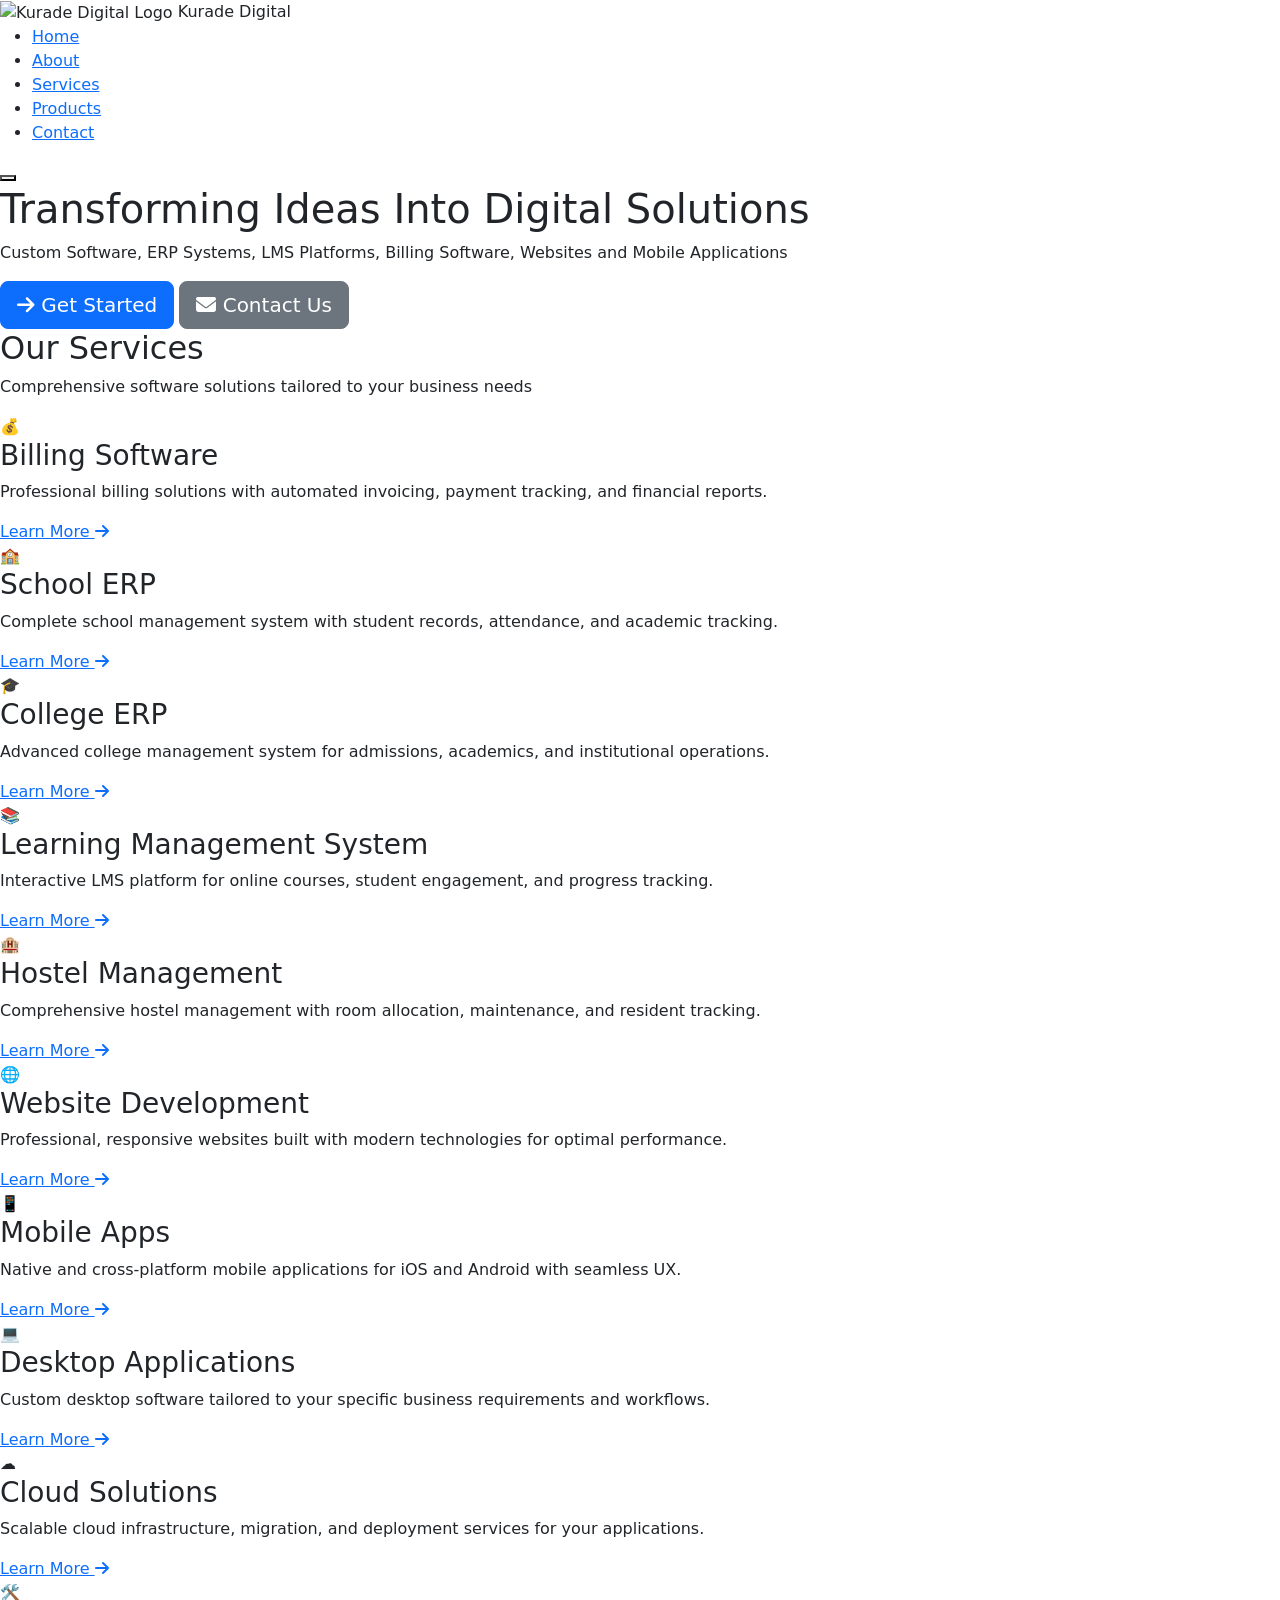
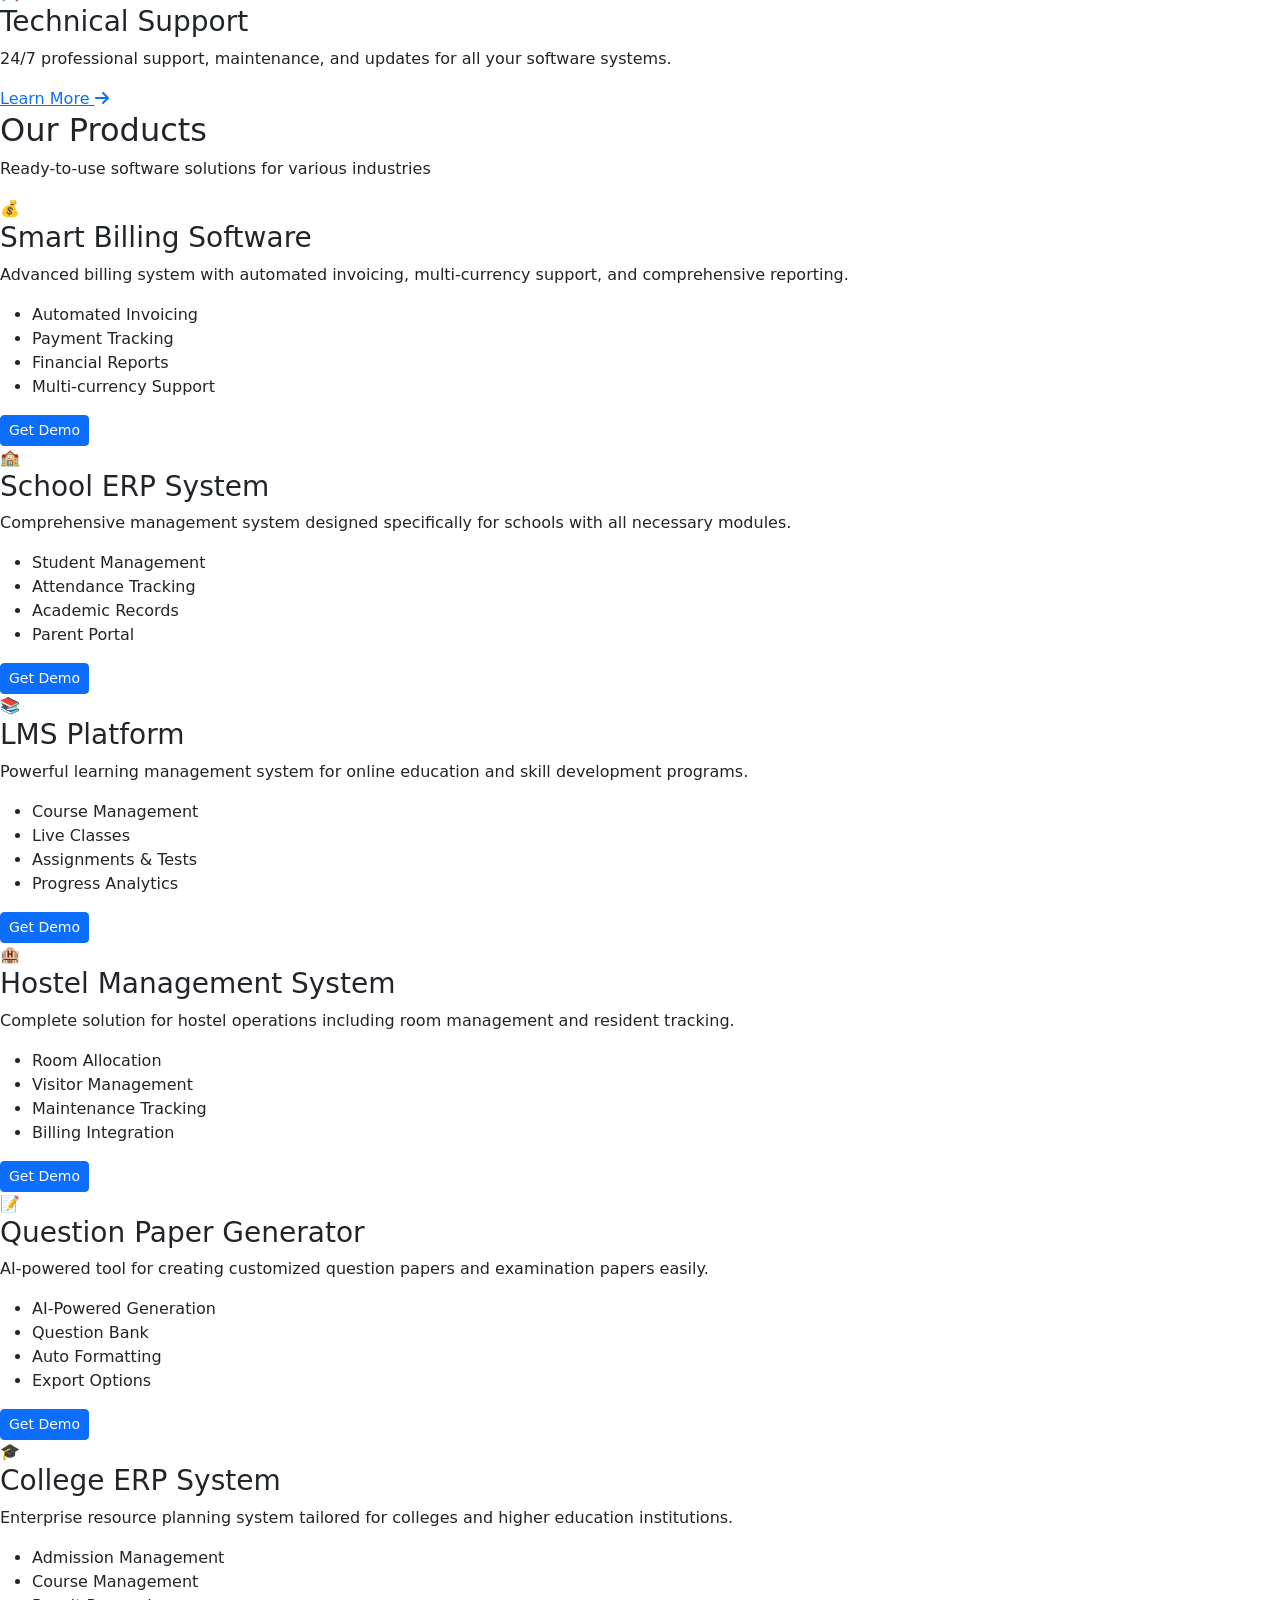
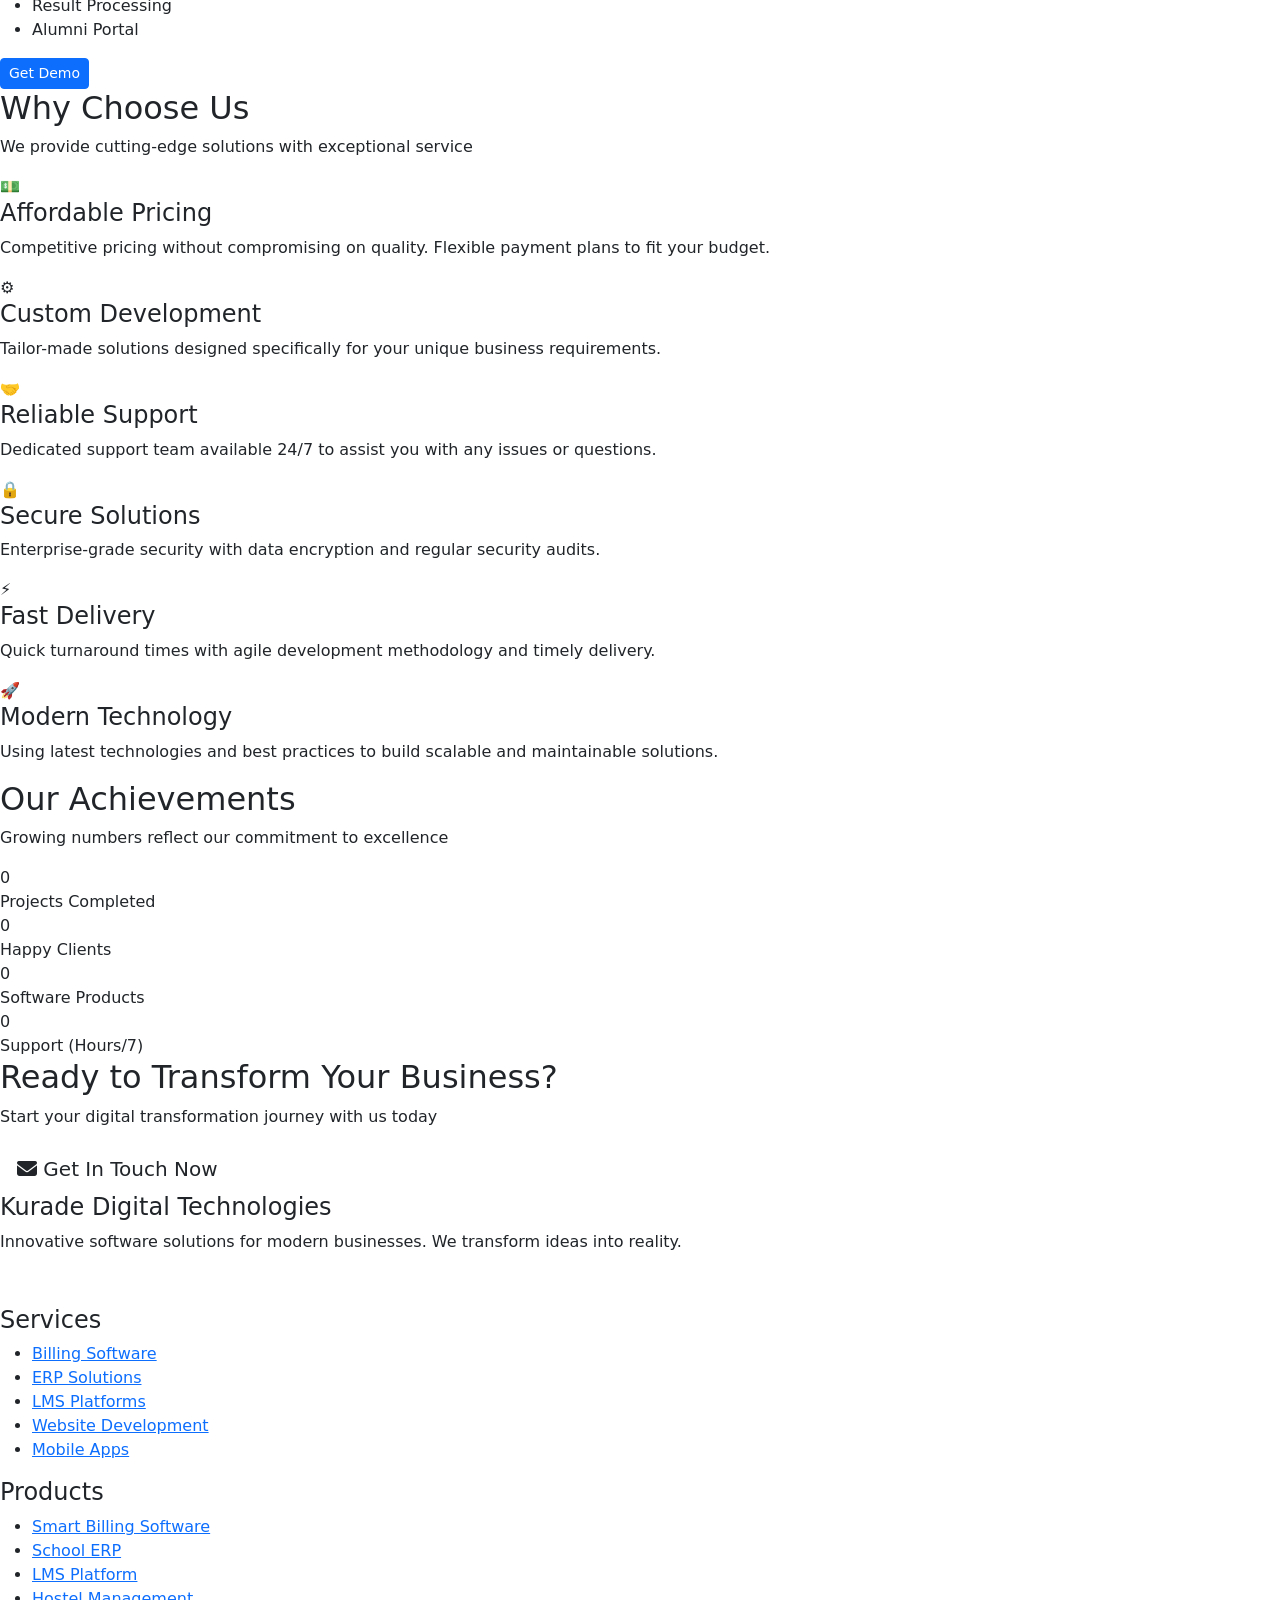
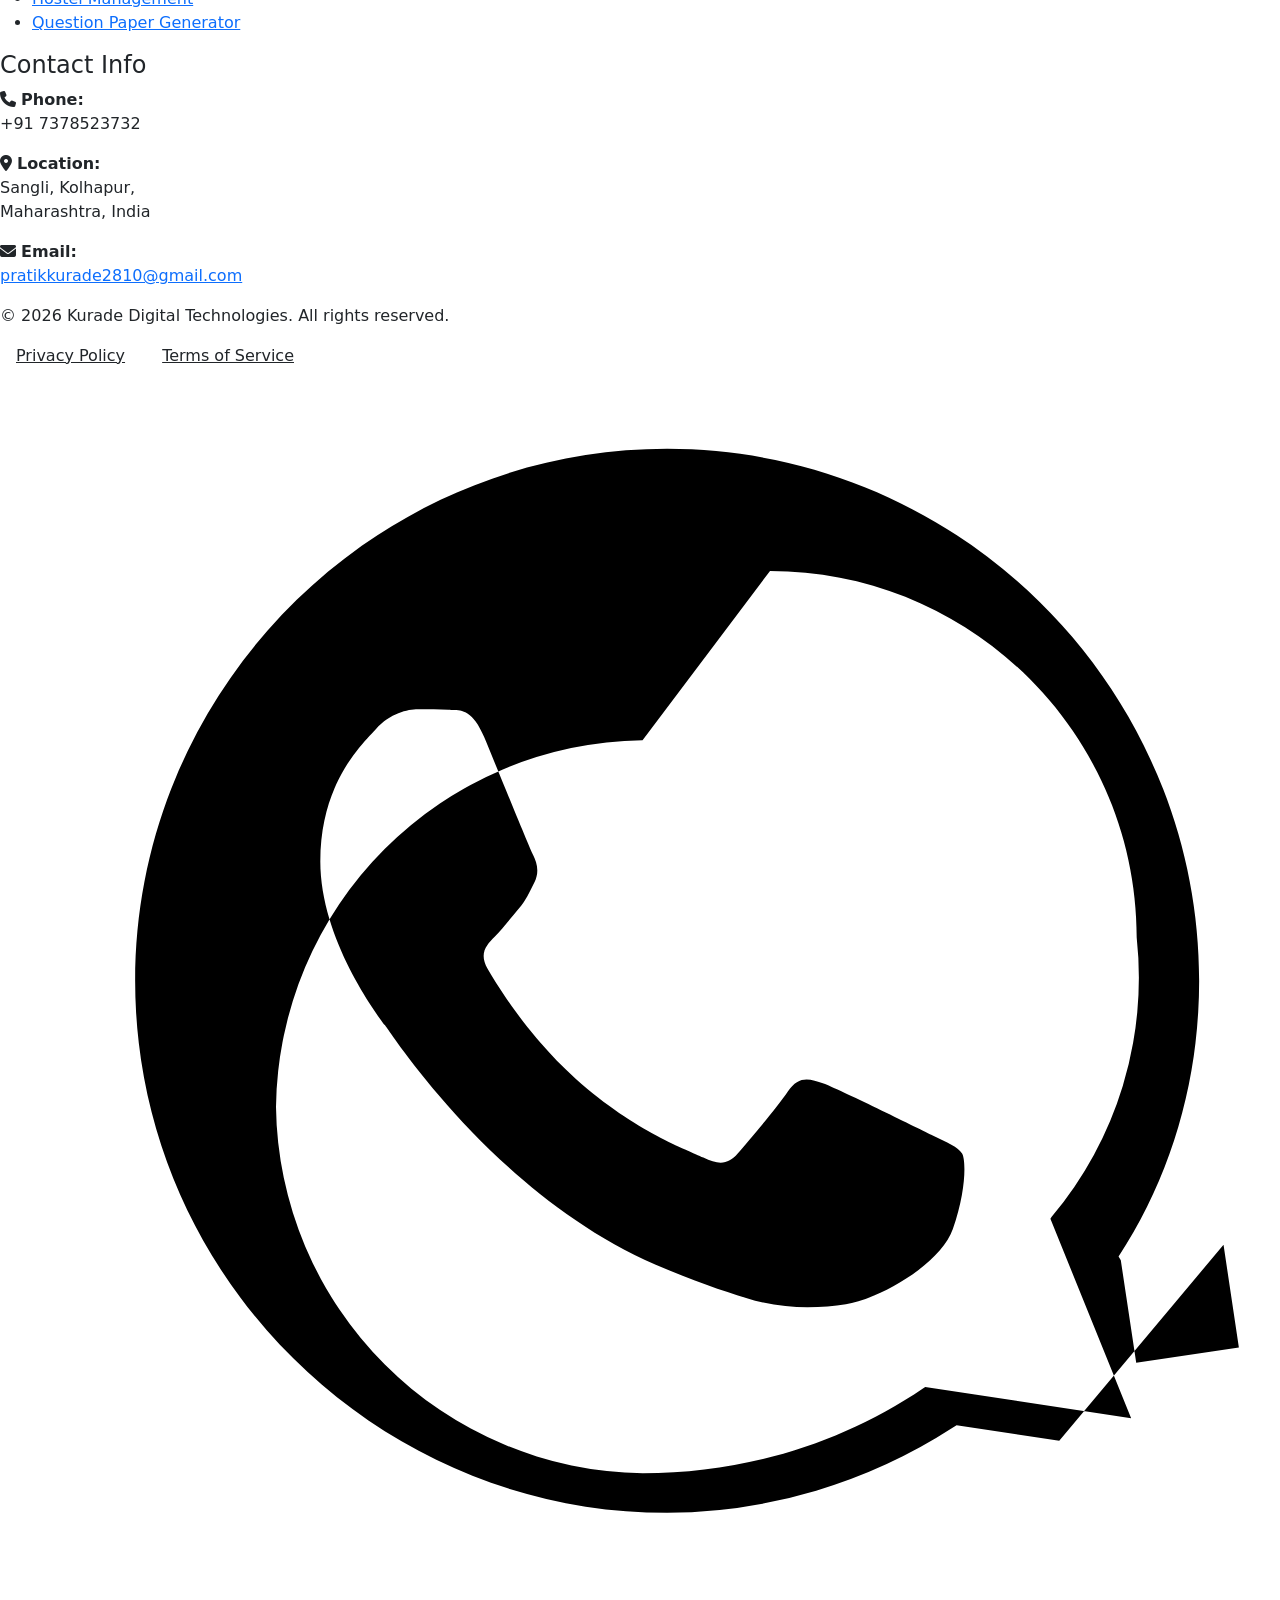
==== index.html @ 7ed2d3ea "Initial website upload" ====
<!DOCTYPE html>
<html lang="en">
<head>
    <meta charset="UTF-8">
    <meta name="viewport" content="width=device-width, initial-scale=1.0">
    <meta name="description" content="Kurade Digital Technologies - Custom Software Development, ERP Systems, LMS Platforms, Billing Software, and Web/Mobile Applications">
    <meta name="keywords" content="software development, ERP, LMS, billing software, web development, mobile apps, Sangli, Kolhapur">
    <meta name="author" content="Kurade Digital Technologies">
    <meta property="og:title" content="Kurade Digital Technologies - Transforming Ideas Into Digital Solutions">
    <meta property="og:description" content="Custom Software, ERP Systems, LMS Platforms, Billing Software, Websites and Mobile Applications">
    <meta property="og:type" content="website">
    <meta property="og:url" content="https://www.kuradedigital.in">
    <meta name="theme-color" content="#1a3a6b">
    <meta name="mobile-web-app-capable" content="yes">
    <meta name="apple-mobile-web-app-capable" content="yes">
    <meta name="apple-mobile-web-app-status-bar-style" content="black-translucent">
    
    <title>Kurade Digital Technologies - Software Development Company</title>
    
    <!-- Bootstrap CSS -->
    <link href="https://cdnjs.cloudflare.com/ajax/libs/bootstrap/5.3.0/css/bootstrap.min.css" rel="stylesheet">
    <!-- Font Awesome for Icons -->
    <link href="https://cdnjs.cloudflare.com/ajax/libs/font-awesome/6.4.0/css/all.min.css" rel="stylesheet">
    <!-- Main CSS -->
    <link rel="stylesheet" href="css/style.css">
</head>
<body>

<!-- Loading Animation -->
<div class="loading">
    <div class="loading-spinner"></div>
</div>
<div class="loading-overlay"></div>

<!-- Navigation -->
<nav>
    <div class="navbar-container">
        <div class="logo">
            <img src="assets/Logo.png" alt="Kurade Digital Logo" class="logo-img">
            <span class="logo-text">Kurade Digital</span>
        </div>
        <ul class="nav-links">
            <li><a href="index.html" class="active">Home</a></li>
            <li><a href="about.html">About</a></li>
            <li><a href="services.html">Services</a></li>
            <li><a href="products.html">Products</a></li>
            <li><a href="contact.html">Contact</a></li>
        </ul>
        <button class="nav-toggle" aria-label="Toggle Navigation">
            <span></span>
            <span></span>
            <span></span>
        </button>
    </div>
</nav>

<!-- Hero Section -->
<section class="hero">
    <div class="hero-content">
        <h1>Transforming Ideas Into Digital Solutions</h1>
        <p class="subtitle">Custom Software, ERP Systems, LMS Platforms, Billing Software, Websites and Mobile Applications</p>
        <div class="hero-buttons">
            <button class="btn btn-primary btn-lg" onclick="document.querySelector('#services').scrollIntoView({behavior: 'smooth'});">
                <i class="fas fa-arrow-right"></i> Get Started
            </button>
            <a href="contact.html" class="btn btn-secondary btn-lg">
                <i class="fas fa-envelope"></i> Contact Us
            </a>
        </div>
    </div>
</section>

<!-- Services Section -->
<section id="services" class="services">
    <div class="section-title">
        <h2>Our Services</h2>
        <div class="divider"></div>
        <p class="subtitle">Comprehensive software solutions tailored to your business needs</p>
    </div>
    <div class="services-grid">
        <div class="service-card scroll-reveal">
            <div class="service-icon">💰</div>
            <h3>Billing Software</h3>
            <p>Professional billing solutions with automated invoicing, payment tracking, and financial reports.</p>
            <a href="services.html#billing" class="btn-link">Learn More <i class="fas fa-arrow-right"></i></a>
        </div>
        <div class="service-card scroll-reveal">
            <div class="service-icon">🏫</div>
            <h3>School ERP</h3>
            <p>Complete school management system with student records, attendance, and academic tracking.</p>
            <a href="services.html#school-erp" class="btn-link">Learn More <i class="fas fa-arrow-right"></i></a>
        </div>
        <div class="service-card scroll-reveal">
            <div class="service-icon">🎓</div>
            <h3>College ERP</h3>
            <p>Advanced college management system for admissions, academics, and institutional operations.</p>
            <a href="services.html#college-erp" class="btn-link">Learn More <i class="fas fa-arrow-right"></i></a>
        </div>
        <div class="service-card scroll-reveal">
            <div class="service-icon">📚</div>
            <h3>Learning Management System</h3>
            <p>Interactive LMS platform for online courses, student engagement, and progress tracking.</p>
            <a href="services.html#lms" class="btn-link">Learn More <i class="fas fa-arrow-right"></i></a>
        </div>
        <div class="service-card scroll-reveal">
            <div class="service-icon">🏨</div>
            <h3>Hostel Management</h3>
            <p>Comprehensive hostel management with room allocation, maintenance, and resident tracking.</p>
            <a href="services.html#hostel" class="btn-link">Learn More <i class="fas fa-arrow-right"></i></a>
        </div>
        <div class="service-card scroll-reveal">
            <div class="service-icon">🌐</div>
            <h3>Website Development</h3>
            <p>Professional, responsive websites built with modern technologies for optimal performance.</p>
            <a href="services.html#web" class="btn-link">Learn More <i class="fas fa-arrow-right"></i></a>
        </div>
        <div class="service-card scroll-reveal">
            <div class="service-icon">📱</div>
            <h3>Mobile Apps</h3>
            <p>Native and cross-platform mobile applications for iOS and Android with seamless UX.</p>
            <a href="services.html#mobile" class="btn-link">Learn More <i class="fas fa-arrow-right"></i></a>
        </div>
        <div class="service-card scroll-reveal">
            <div class="service-icon">💻</div>
            <h3>Desktop Applications</h3>
            <p>Custom desktop software tailored to your specific business requirements and workflows.</p>
            <a href="services.html#desktop" class="btn-link">Learn More <i class="fas fa-arrow-right"></i></a>
        </div>
        <div class="service-card scroll-reveal">
            <div class="service-icon">☁️</div>
            <h3>Cloud Solutions</h3>
            <p>Scalable cloud infrastructure, migration, and deployment services for your applications.</p>
            <a href="services.html#cloud" class="btn-link">Learn More <i class="fas fa-arrow-right"></i></a>
        </div>
        <div class="service-card scroll-reveal">
            <div class="service-icon">🛠️</div>
            <h3>Technical Support</h3>
            <p>24/7 professional support, maintenance, and updates for all your software systems.</p>
            <a href="services.html#support" class="btn-link">Learn More <i class="fas fa-arrow-right"></i></a>
        </div>
    </div>
</section>

<!-- Products Section -->
<section class="products">
    <div class="section-title">
        <h2>Our Products</h2>
        <div class="divider"></div>
        <p class="subtitle">Ready-to-use software solutions for various industries</p>
    </div>
    <div class="products-grid">
        <div class="product-card scroll-reveal">
            <div class="product-image">💰</div>
            <div class="product-content">
                <h3>Smart Billing Software</h3>
                <p>Advanced billing system with automated invoicing, multi-currency support, and comprehensive reporting.</p>
                <ul class="product-features">
                    <li>Automated Invoicing</li>
                    <li>Payment Tracking</li>
                    <li>Financial Reports</li>
                    <li>Multi-currency Support</li>
                </ul>
                <a href="contact.html" class="btn btn-primary btn-sm">Get Demo</a>
            </div>
        </div>
        <div class="product-card scroll-reveal">
            <div class="product-image">🏫</div>
            <div class="product-content">
                <h3>School ERP System</h3>
                <p>Comprehensive management system designed specifically for schools with all necessary modules.</p>
                <ul class="product-features">
                    <li>Student Management</li>
                    <li>Attendance Tracking</li>
                    <li>Academic Records</li>
                    <li>Parent Portal</li>
                </ul>
                <a href="contact.html" class="btn btn-primary btn-sm">Get Demo</a>
            </div>
        </div>
        <div class="product-card scroll-reveal">
            <div class="product-image">📚</div>
            <div class="product-content">
                <h3>LMS Platform</h3>
                <p>Powerful learning management system for online education and skill development programs.</p>
                <ul class="product-features">
                    <li>Course Management</li>
                    <li>Live Classes</li>
                    <li>Assignments & Tests</li>
                    <li>Progress Analytics</li>
                </ul>
                <a href="contact.html" class="btn btn-primary btn-sm">Get Demo</a>
            </div>
        </div>
        <div class="product-card scroll-reveal">
            <div class="product-image">🏨</div>
            <div class="product-content">
                <h3>Hostel Management System</h3>
                <p>Complete solution for hostel operations including room management and resident tracking.</p>
                <ul class="product-features">
                    <li>Room Allocation</li>
                    <li>Visitor Management</li>
                    <li>Maintenance Tracking</li>
                    <li>Billing Integration</li>
                </ul>
                <a href="contact.html" class="btn btn-primary btn-sm">Get Demo</a>
            </div>
        </div>
        <div class="product-card scroll-reveal">
            <div class="product-image">📝</div>
            <div class="product-content">
                <h3>Question Paper Generator</h3>
                <p>AI-powered tool for creating customized question papers and examination papers easily.</p>
                <ul class="product-features">
                    <li>AI-Powered Generation</li>
                    <li>Question Bank</li>
                    <li>Auto Formatting</li>
                    <li>Export Options</li>
                </ul>
                <a href="contact.html" class="btn btn-primary btn-sm">Get Demo</a>
            </div>
        </div>
        <div class="product-card scroll-reveal">
            <div class="product-image">🎓</div>
            <div class="product-content">
                <h3>College ERP System</h3>
                <p>Enterprise resource planning system tailored for colleges and higher education institutions.</p>
                <ul class="product-features">
                    <li>Admission Management</li>
                    <li>Course Management</li>
                    <li>Result Processing</li>
                    <li>Alumni Portal</li>
                </ul>
                <a href="contact.html" class="btn btn-primary btn-sm">Get Demo</a>
            </div>
        </div>
    </div>
</section>

<!-- Why Choose Us Section -->
<section class="why-choose-us">
    <div class="section-title">
        <h2>Why Choose Us</h2>
        <div class="divider"></div>
        <p class="subtitle">We provide cutting-edge solutions with exceptional service</p>
    </div>
    <div class="features-grid">
        <div class="feature-item scroll-reveal">
            <div class="feature-icon">💵</div>
            <div class="feature-content">
                <h4>Affordable Pricing</h4>
                <p>Competitive pricing without compromising on quality. Flexible payment plans to fit your budget.</p>
            </div>
        </div>
        <div class="feature-item scroll-reveal">
            <div class="feature-icon">⚙️</div>
            <div class="feature-content">
                <h4>Custom Development</h4>
                <p>Tailor-made solutions designed specifically for your unique business requirements.</p>
            </div>
        </div>
        <div class="feature-item scroll-reveal">
            <div class="feature-icon">🤝</div>
            <div class="feature-content">
                <h4>Reliable Support</h4>
                <p>Dedicated support team available 24/7 to assist you with any issues or questions.</p>
            </div>
        </div>
        <div class="feature-item scroll-reveal">
            <div class="feature-icon">🔒</div>
            <div class="feature-content">
                <h4>Secure Solutions</h4>
                <p>Enterprise-grade security with data encryption and regular security audits.</p>
            </div>
        </div>
        <div class="feature-item scroll-reveal">
            <div class="feature-icon">⚡</div>
            <div class="feature-content">
                <h4>Fast Delivery</h4>
                <p>Quick turnaround times with agile development methodology and timely delivery.</p>
            </div>
        </div>
        <div class="feature-item scroll-reveal">
            <div class="feature-icon">🚀</div>
            <div class="feature-content">
                <h4>Modern Technology</h4>
                <p>Using latest technologies and best practices to build scalable and maintainable solutions.</p>
            </div>
        </div>
    </div>
</section>

<!-- Statistics Section -->
<section class="statistics scroll-reveal">
    <div class="section-title">
        <h2>Our Achievements</h2>
        <div class="divider"></div>
        <p class="subtitle">Growing numbers reflect our commitment to excellence</p>
    </div>
    <div class="stats-grid">
        <div class="stat-item">
            <div class="stat-number" data-target="150">0</div>
            <div class="stat-label">Projects Completed</div>
        </div>
        <div class="stat-item">
            <div class="stat-number" data-target="120">0</div>
            <div class="stat-label">Happy Clients</div>
        </div>
        <div class="stat-item">
            <div class="stat-number" data-target="8">0</div>
            <div class="stat-label">Software Products</div>
        </div>
        <div class="stat-item">
            <div class="stat-number" data-target="24">0</div>
            <div class="stat-label">Support (Hours/7)</div>
        </div>
    </div>
</section>

<!-- Call To Action Section -->
<section class="cta scroll-reveal">
    <h2>Ready to Transform Your Business?</h2>
    <p>Start your digital transformation journey with us today</p>
    <a href="contact.html" class="btn btn-outline btn-lg">
        <i class="fas fa-envelope"></i> Get In Touch Now
    </a>
</section>

<!-- Footer -->
<footer>
    <div class="footer-content">
        <div class="footer-section">
            <h4>Kurade Digital Technologies</h4>
            <p>Innovative software solutions for modern businesses. We transform ideas into reality.</p>
            <div style="display: flex; gap: 1rem; margin-top: 1rem;">
                <a href="#" title="Facebook" style="width: 36px; height: 36px; background: var(--accent-color); border-radius: 50%; display: flex; align-items: center; justify-content: center; color: white;">
                    <i class="fab fa-facebook-f"></i>
                </a>
                <a href="#" title="LinkedIn" style="width: 36px; height: 36px; background: var(--accent-color); border-radius: 50%; display: flex; align-items: center; justify-content: center; color: white;">
                    <i class="fab fa-linkedin-in"></i>
                </a>
                <a href="#" title="Twitter" style="width: 36px; height: 36px; background: var(--accent-color); border-radius: 50%; display: flex; align-items: center; justify-content: center; color: white;">
                    <i class="fab fa-twitter"></i>
                </a>
                <a href="#" title="Instagram" style="width: 36px; height: 36px; background: var(--accent-color); border-radius: 50%; display: flex; align-items: center; justify-content: center; color: white;">
                    <i class="fab fa-instagram"></i>
                </a>
            </div>
        </div>
        <div class="footer-section">
            <h4>Services</h4>
            <ul>
                <li><a href="services.html#billing">Billing Software</a></li>
                <li><a href="services.html#erp">ERP Solutions</a></li>
                <li><a href="services.html#lms">LMS Platforms</a></li>
                <li><a href="services.html#web">Website Development</a></li>
                <li><a href="services.html#mobile">Mobile Apps</a></li>
            </ul>
        </div>
        <div class="footer-section">
            <h4>Products</h4>
            <ul>
                <li><a href="products.html">Smart Billing Software</a></li>
                <li><a href="products.html">School ERP</a></li>
                <li><a href="products.html">LMS Platform</a></li>
                <li><a href="products.html">Hostel Management</a></li>
                <li><a href="products.html">Question Paper Generator</a></li>
            </ul>
        </div>
        <div class="footer-section">
            <h4>Contact Info</h4>
            <p>
                <i class="fas fa-phone"></i> <strong>Phone:</strong><br>
                +91 7378523732
            </p>
            <p>
                <i class="fas fa-map-marker-alt"></i> <strong>Location:</strong><br>
                Sangli, Kolhapur,<br>
                Maharashtra, India
            </p>
            <p>
                <i class="fas fa-envelope"></i> <strong>Email:</strong><br>
                <a href="mailto:pratikkurade2810@gmail.com">pratikkurade2810@gmail.com</a>
            </p>
        </div>
    </div>
    <div class="footer-divider">
        <p>&copy; 2026 Kurade Digital Technologies. All rights reserved.</p>
        <div>
            <a href="#" style="margin: 0 1rem; color: var(--text-secondary);">Privacy Policy</a>
            <a href="#" style="margin: 0 1rem; color: var(--text-secondary);">Terms of Service</a>
        </div>
    </div>
</footer>

<!-- WhatsApp Floating Button -->
<div class="whatsapp-float" title="Chat on WhatsApp">
    <svg xmlns="http://www.w3.org/2000/svg" viewBox="0 0 24 24">
        <path d="M17.472 14.382c-.297-.149-1.758-.867-2.03-.967-.273-.099-.471-.148-.67.15-.197.297-.767.966-.94 1.164-.173.199-.347.223-.644.075-.297-.15-1.255-.463-2.39-1.475-.883-.788-1.48-1.761-1.653-2.059-.173-.297-.018-.458.13-.606.134-.133.298-.347.446-.52.149-.174.198-.298.298-.497.099-.198.05-.371-.025-.52-.075-.149-.669-1.612-.916-2.207-.242-.579-.487-.5-.67-.51-.173-.008-.371-.01-.57-.01-.198 0-.52.074-.792.372-.272.297-1.04 1.016-1.04 2.479 0 1.462 1.065 2.875 1.213 3.074.149.198 2.096 3.2 5.076 4.487.709.306 1.262.489 1.694.625.712.227 1.36.195 1.871.118.571-.085 1.758-.719 2.006-1.413.248-.694.248-1.289.173-1.413-.074-.124-.272-.198-.57-.347m-5.421-7.403h-.004a6.963 6.963 0 00-6.869 6.875 6.961 6.961 0 006.875 6.868h.004c1.902 0 3.718-.55 5.258-1.594l.036-.023 3.861.586-1.514-3.738.024-.038a6.963 6.963 0 001.594-5.235c0-3.792-3.083-6.875-6.875-6.875m5.423 16.309l-1.925-.29-.068.043a9.958 9.958 0 01-5.359 1.599c-5.487 0-9.975-4.488-9.975-9.975 0-5.487 4.488-9.975 9.975-9.975 5.487 0 9.975 4.488 9.975 9.975 0 1.862-.52 3.66-1.511 5.169l.042.068.289 1.925 1.925-.288-.288-1.925z"/>
    </svg>
</div>

<!-- Bootstrap JS -->
<script src="https://cdnjs.cloudflare.com/ajax/libs/bootstrap/5.3.0/js/bootstrap.bundle.min.js"></script>
<!-- Main JS -->
<script src="js/script.js"></script>

</body>
</html>
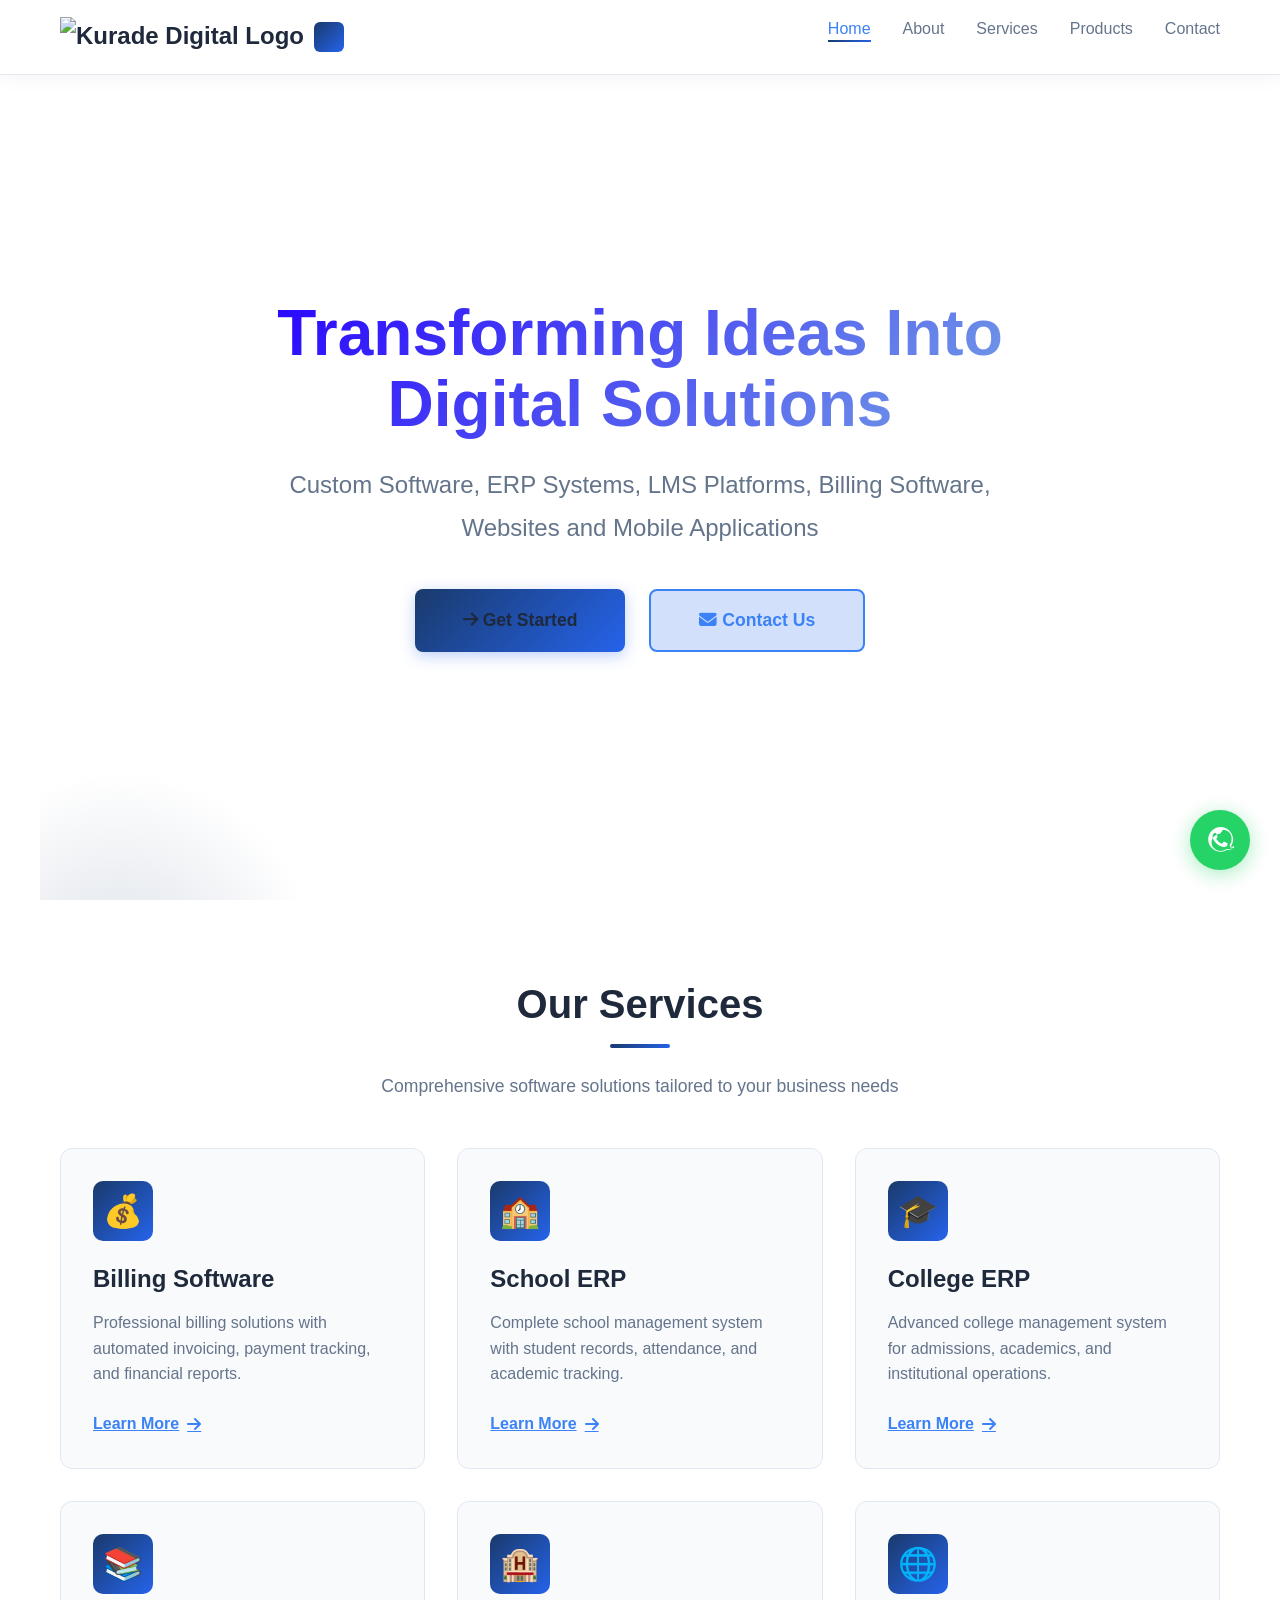
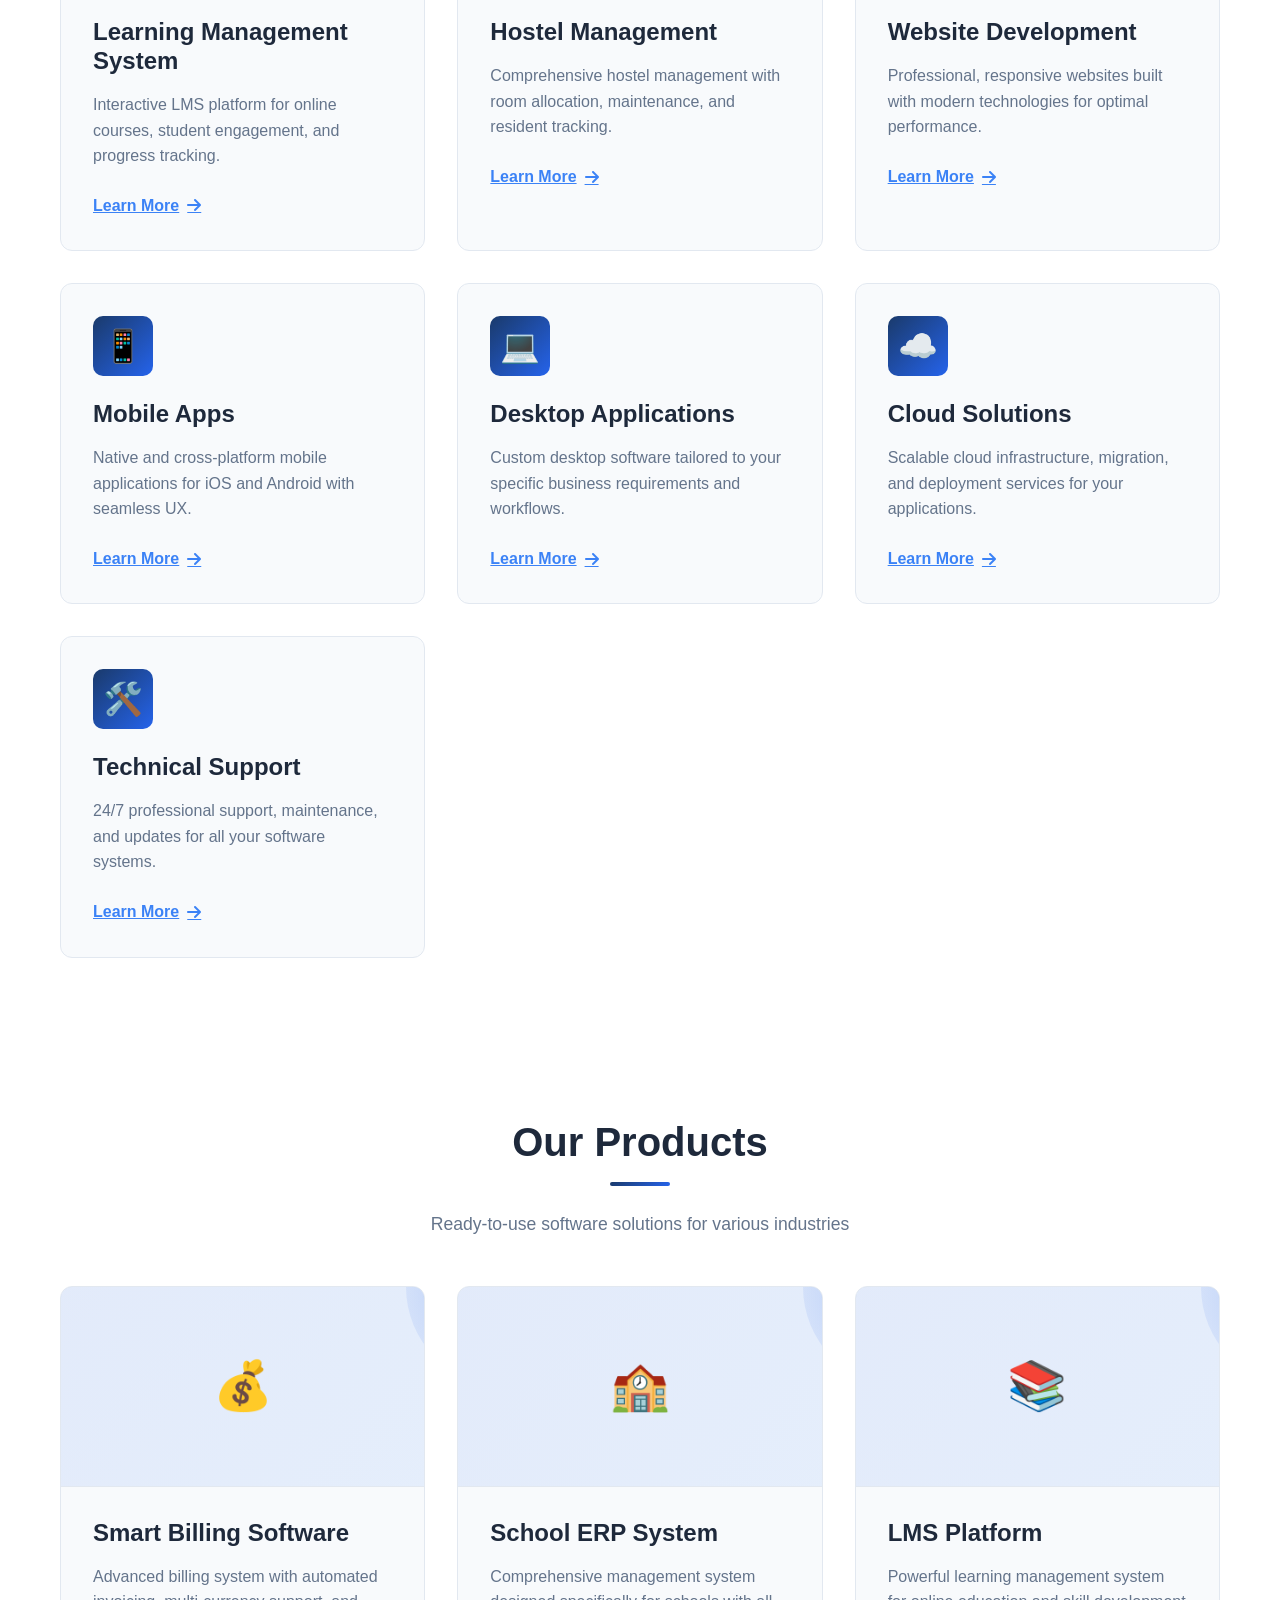
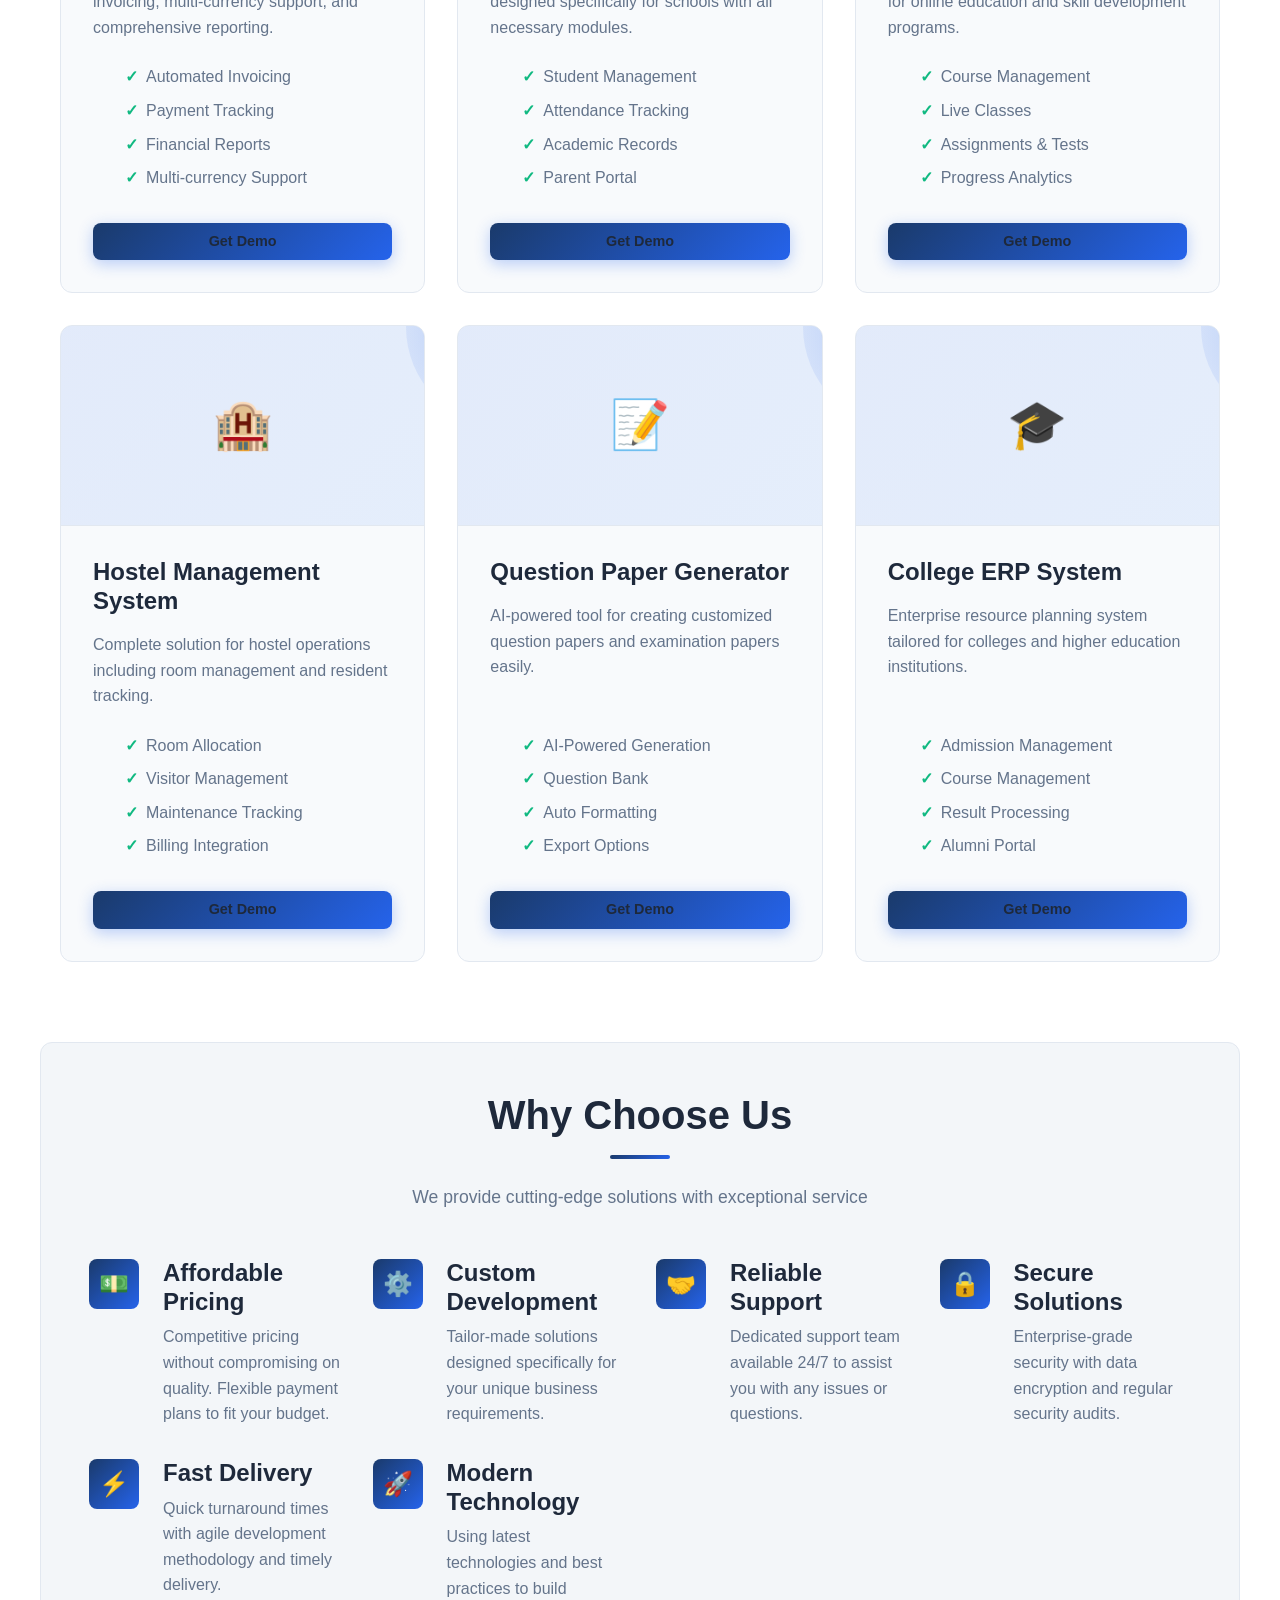
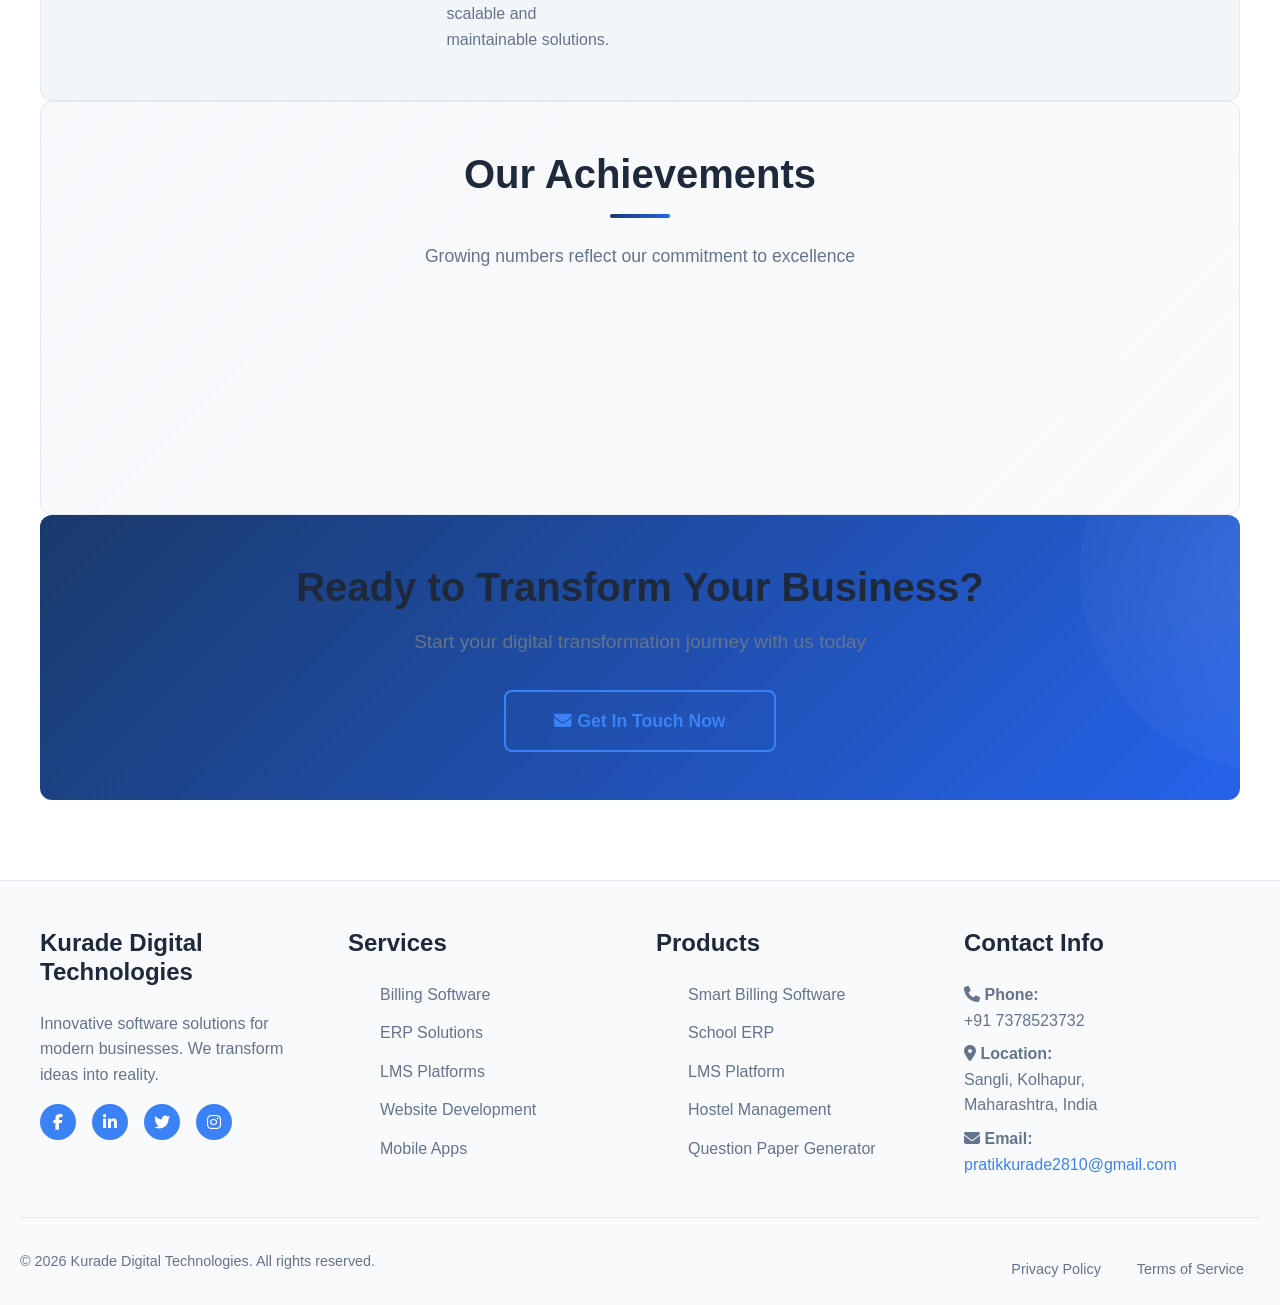
==== commit 7810d25f: "Update print statement from 'Hello' to 'Goodbye'" ====
--- a/index.html
+++ b/index.html
@@ -22,7 +22,7 @@
     <!-- Font Awesome for Icons -->
     <link href="https://cdnjs.cloudflare.com/ajax/libs/font-awesome/6.4.0/css/all.min.css" rel="stylesheet">
     <!-- Main CSS -->
-    <link rel="stylesheet" href="css/style.css">
+    <link rel="stylesheet" href="style.css">
 </head>
 <body>
 
@@ -402,7 +402,7 @@
 <!-- Bootstrap JS -->
 <script src="https://cdnjs.cloudflare.com/ajax/libs/bootstrap/5.3.0/js/bootstrap.bundle.min.js"></script>
 <!-- Main JS -->
-<script src="js/script.js"></script>
+<script src="script.js"></script>
 
 </body>
 </html>
--- a/style.css
+++ b/style.css
@@ -0,0 +1,1285 @@
+/* =====================================================
+   KURADE DIGITAL TECHNOLOGIES - MAIN STYLESHEET
+   ===================================================== */
+
+/* ==================== VARIABLES & ROOT ==================== */
+:root {
+  --primary-color: #1a3a6b;
+  --secondary-color: #2563eb;
+  --accent-color: #3b82f6;
+  --dark-bg: #ffffff;
+  --card-bg: #f8fafc;
+  --text-primary: #1e293b;
+  --text-secondary: #64748b;
+  --border-color: #e2e8f0;
+  --success-color: #10b981;
+  --danger-color: #ef4444;
+  --warning-color: #f59e0b;
+  --transition: all 0.3s cubic-bezier(0.4, 0, 0.2, 1);
+  --gradient-primary: linear-gradient(135deg, #1a3a6b 0%, #2563eb 100%);
+  --gradient-secondary: linear-gradient(135deg, #2563eb 0%, #3b82f6 100%);
+}
+
+/* ==================== GLOBAL STYLES ==================== */
+* {
+  margin: 0;
+  padding: 0;
+  box-sizing: border-box;
+}
+
+html {
+  scroll-behavior: smooth;
+  font-size: 16px;
+}
+
+body {
+  font-family: 'Segoe UI', Tahoma, Geneva, Verdana, sans-serif;
+  background: #ffffff;
+  color: var(--text-primary);
+  line-height: 1.6;
+  overflow-x: hidden;
+}
+
+/* Scrollbar Styling */
+::-webkit-scrollbar {
+  width: 10px;
+  height: 10px;
+}
+
+::-webkit-scrollbar-track {
+  background: #f1f5f9;
+}
+
+::-webkit-scrollbar-thumb {
+  background: var(--secondary-color);
+  border-radius: 5px;
+}
+
+::-webkit-scrollbar-thumb:hover {
+  background: var(--accent-color);
+}
+
+/* Selection Color */
+::selection {
+  background-color: var(--secondary-color);
+  color: var(--text-primary);
+}
+
+/* ==================== TYPOGRAPHY ==================== */
+h1, h2, h3, h4, h5, h6 {
+  font-weight: 700;
+  line-height: 1.2;
+  margin-bottom: 1rem;
+  color: var(--text-primary);
+}
+
+h1 {
+  font-size: 3.5rem;
+}
+
+h2 {
+  font-size: 2.5rem;
+}
+
+h3 {
+  font-size: 1.75rem;
+}
+
+h4 {
+  font-size: 1.5rem;
+}
+
+h5 {
+  font-size: 1.25rem;
+}
+
+h6 {
+  font-size: 1rem;
+}
+
+p {
+  color: var(--text-secondary);
+  margin-bottom: 1rem;
+}
+
+a {
+  color: var(--accent-color);
+  text-decoration: none;
+  transition: var(--transition);
+}
+
+a:hover {
+  color: var(--secondary-color);
+}
+
+/* ==================== BUTTONS ==================== */
+.btn {
+  display: inline-block;
+  padding: 12px 32px;
+  border-radius: 8px;
+  font-weight: 600;
+  cursor: pointer;
+  transition: var(--transition);
+  border: none;
+  font-size: 1rem;
+  text-align: center;
+  text-decoration: none;
+  position: relative;
+  overflow: hidden;
+}
+
+.btn::before {
+  content: '';
+  position: absolute;
+  top: 0;
+  left: -100%;
+  width: 100%;
+  height: 100%;
+  background: rgba(255, 255, 255, 0.2);
+  transition: left 0.3s;
+  z-index: -1;
+}
+
+.btn:hover::before {
+  left: 100%;
+}
+
+.btn-primary {
+  background: var(--gradient-primary);
+  color: var(--text-primary);
+  box-shadow: 0 4px 15px rgba(37, 99, 235, 0.3);
+}
+
+.btn-primary:hover {
+  transform: translateY(-2px);
+  box-shadow: 0 6px 20px rgba(37, 99, 235, 0.5);
+}
+
+.btn-secondary {
+  background: rgba(37, 99, 235, 0.2);
+  color: var(--accent-color);
+  border: 2px solid var(--accent-color);
+}
+
+.btn-secondary:hover {
+  background: var(--gradient-secondary);
+  color: var(--text-primary);
+  transform: translateY(-2px);
+}
+
+.btn-outline {
+  background: transparent;
+  color: var(--accent-color);
+  border: 2px solid var(--accent-color);
+}
+
+.btn-outline:hover {
+  background: var(--accent-color);
+  color: var(--dark-bg);
+}
+
+.btn-lg {
+  padding: 16px 48px;
+  font-size: 1.1rem;
+}
+
+.btn-sm {
+  padding: 8px 20px;
+  font-size: 0.9rem;
+}
+
+.btn:disabled {
+  opacity: 0.6;
+  cursor: not-allowed;
+}
+
+/* ==================== NAVBAR ==================== */
+nav {
+  background: rgba(255, 255, 255, 0.95);
+  backdrop-filter: blur(10px);
+  padding: 1rem 0;
+  position: fixed;
+  width: 100%;
+  top: 0;
+  z-index: 1000;
+  border-bottom: 1px solid var(--border-color);
+  box-shadow: 0 2px 20px rgba(0, 0, 0, 0.05);
+}
+
+nav.scrolled {
+  background: rgba(255, 255, 255, 0.98);
+  box-shadow: 0 4px 30px rgba(0, 0, 0, 0.08);
+}
+
+.navbar-container {
+  max-width: 1200px;
+  margin: 0 auto;
+  padding: 0 20px;
+  display: flex;
+  justify-content: space-between;
+  align-items: center;
+}
+
+.logo {
+  font-size: 1.5rem;
+  font-weight: 800;
+  display: flex;
+  align-items: center;
+  gap: 10px;
+}
+
+.logo-img {
+  height: 40px;
+  width: auto;
+  object-fit: contain;
+}
+
+.logo-text {
+  background: var(--gradient-primary);
+  -webkit-background-clip: text;
+  -webkit-text-fill-color: transparent;
+  background-clip: text;
+}
+
+.logo span {
+  width: 30px;
+  height: 30px;
+  background: var(--gradient-primary);
+  border-radius: 6px;
+  display: flex;
+  align-items: center;
+  justify-content: center;
+  color: white;
+  font-weight: 900;
+}
+
+.nav-links {
+  display: flex;
+  gap: 2rem;
+  list-style: none;
+  align-items: center;
+}
+
+.nav-links a {
+  color: var(--text-secondary);
+  font-weight: 500;
+  transition: var(--transition);
+  position: relative;
+}
+
+.nav-links a::after {
+  content: '';
+  position: absolute;
+  bottom: -5px;
+  left: 0;
+  width: 0;
+  height: 2px;
+  background: var(--gradient-primary);
+  transition: width 0.3s;
+}
+
+.nav-links a:hover::after,
+.nav-links a.active::after {
+  width: 100%;
+}
+
+.nav-links a:hover,
+.nav-links a.active {
+  color: var(--accent-color);
+}
+
+.nav-toggle {
+  display: none;
+  flex-direction: column;
+  gap: 6px;
+  cursor: pointer;
+  background: none;
+  border: none;
+}
+
+.nav-toggle span {
+  width: 25px;
+  height: 3px;
+  background: var(--text-primary);
+  border-radius: 2px;
+  transition: var(--transition);
+}
+
+/* Mobile Navigation */
+@media (max-width: 768px) {
+  .nav-toggle {
+    display: flex;
+  }
+
+  .nav-links {
+    position: absolute;
+    top: 60px;
+    left: 0;
+    right: 0;
+    background: rgba(15, 23, 42, 0.98);
+    flex-direction: column;
+    gap: 0;
+    max-height: 0;
+    overflow: hidden;
+    transition: max-height 0.3s;
+  }
+
+  .nav-links.active {
+    max-height: 400px;
+  }
+
+  .nav-links li {
+    border-bottom: 1px solid var(--border-color);
+    width: 100%;
+  }
+
+  .nav-links a {
+    display: block;
+    padding: 15px 20px;
+  }
+
+  .nav-links a::after {
+    display: none;
+  }
+}
+
+/* ==================== HERO SECTION ==================== */
+.hero {
+  min-height: 100vh;
+  display: flex;
+  align-items: center;
+  justify-content: center;
+  padding: 100px 20px 50px;
+  position: relative;
+  overflow: hidden;
+}
+
+.hero::before {
+  content: '';
+  position: absolute;
+  top: -50%;
+  right: -20%;
+  width: 500px;
+  height: 500px;
+  background: radial-gradient(circle, rgba(37, 99, 235, 0.15) 0%, transparent 70%);
+  border-radius: 50%;
+  z-index: -1;
+  animation: float 6s ease-in-out infinite;
+}
+
+.hero::after {
+  content: '';
+  position: absolute;
+  bottom: -30%;
+  left: -10%;
+  width: 400px;
+  height: 400px;
+  background: radial-gradient(circle, rgba(26, 58, 107, 0.15) 0%, transparent 70%);
+  border-radius: 50%;
+  z-index: -1;
+  animation: float 8s ease-in-out infinite reverse;
+}
+
+.hero-content {
+  max-width: 800px;
+  text-align: center;
+  z-index: 1;
+  animation: slideInUp 0.8s ease-out;
+}
+
+.hero h1 {
+  font-size: 4rem;
+  margin-bottom: 1.5rem;
+  background: linear-gradient(135deg, #2600ff 0%, #78a8e4 100%);
+  -webkit-background-clip: text;
+  -webkit-text-fill-color: transparent;
+  background-clip: text;
+  line-height: 1.1;
+}
+
+.hero .subtitle {
+  font-size: 1.5rem;
+  color: var(--text-secondary);
+  margin-bottom: 2.5rem;
+  line-height: 1.8;
+}
+
+.hero-buttons {
+  display: flex;
+  gap: 1.5rem;
+  justify-content: center;
+  flex-wrap: wrap;
+}
+
+@media (max-width: 768px) {
+  .hero {
+    padding: 80px 20px 40px;
+    min-height: auto;
+  }
+
+  .hero h1 {
+    font-size: 2.5rem;
+  }
+
+  .hero .subtitle {
+    font-size: 1.1rem;
+  }
+
+  .hero-buttons {
+    gap: 1rem;
+  }
+}
+
+/* ==================== SECTIONS COMMON ==================== */
+section {
+  padding: 80px 20px;
+  max-width: 1200px;
+  margin: 0 auto;
+}
+
+.section-title {
+  text-align: center;
+  margin-bottom: 3rem;
+}
+
+.section-title h2 {
+  font-size: 2.5rem;
+  margin-bottom: 1rem;
+}
+
+.section-title .subtitle {
+  color: var(--text-secondary);
+  font-size: 1.1rem;
+  max-width: 600px;
+  margin: 0 auto;
+}
+
+.divider {
+  width: 60px;
+  height: 4px;
+  background: var(--gradient-primary);
+  margin: 0.5rem auto 1.5rem;
+  border-radius: 2px;
+}
+
+/* ==================== SERVICES SECTION ==================== */
+.services {
+  position: relative;
+}
+
+.services-grid {
+  display: grid;
+  grid-template-columns: repeat(auto-fit, minmax(300px, 1fr));
+  gap: 2rem;
+  margin-top: 2rem;
+}
+
+.service-card {
+  background: var(--card-bg);
+  border: 1px solid var(--border-color);
+  border-radius: 12px;
+  padding: 2rem;
+  transition: var(--transition);
+  position: relative;
+  overflow: hidden;
+  cursor: pointer;
+}
+
+.service-card::before {
+  content: '';
+  position: absolute;
+  top: 0;
+  left: -100%;
+  width: 100%;
+  height: 100%;
+  background: linear-gradient(90deg, transparent, rgba(255, 255, 255, 0.05), transparent);
+  transition: left 0.5s;
+}
+
+.service-card:hover::before {
+  left: 100%;
+}
+
+.service-card:hover {
+  transform: translateY(-10px);
+  border-color: var(--accent-color);
+  background: rgba(59, 130, 246, 0.05);
+  box-shadow: 0 10px 30px rgba(37, 99, 235, 0.2);
+}
+
+.service-icon {
+  width: 60px;
+  height: 60px;
+  background: var(--gradient-primary);
+  border-radius: 10px;
+  display: flex;
+  align-items: center;
+  justify-content: center;
+  font-size: 2rem;
+  margin-bottom: 1.5rem;
+}
+
+.service-card h3 {
+  margin-bottom: 1rem;
+  font-size: 1.5rem;
+}
+
+.service-card p {
+  color: var(--text-secondary);
+  margin-bottom: 1.5rem;
+}
+
+.service-card .btn-link {
+  color: var(--accent-color);
+  font-weight: 600;
+  display: flex;
+  align-items: center;
+  gap: 0.5rem;
+}
+
+.service-card .btn-link:hover {
+  gap: 1rem;
+}
+
+/* ==================== PRODUCTS SECTION ==================== */
+.products-grid {
+  display: grid;
+  grid-template-columns: repeat(auto-fit, minmax(280px, 1fr));
+  gap: 2rem;
+  margin-top: 2rem;
+}
+
+.product-card {
+  background: var(--card-bg);
+  border: 1px solid var(--border-color);
+  border-radius: 12px;
+  overflow: hidden;
+  transition: var(--transition);
+  display: flex;
+  flex-direction: column;
+}
+
+.product-card:hover {
+  transform: translateY(-10px);
+  border-color: var(--accent-color);
+  box-shadow: 0 15px 40px rgba(37, 99, 235, 0.2);
+}
+
+.product-image {
+  width: 100%;
+  height: 200px;
+  background: linear-gradient(135deg, rgba(37, 99, 235, 0.1), rgba(59, 130, 246, 0.1));
+  display: flex;
+  align-items: center;
+  justify-content: center;
+  font-size: 3rem;
+  color: var(--accent-color);
+  border-bottom: 1px solid var(--border-color);
+  position: relative;
+  overflow: hidden;
+}
+
+.product-image::before {
+  content: '';
+  position: absolute;
+  top: -50%;
+  right: -50%;
+  width: 200px;
+  height: 200px;
+  background: radial-gradient(circle, rgba(37, 99, 235, 0.3), transparent);
+  border-radius: 50%;
+  animation: rotate 20s linear infinite;
+}
+
+.product-content {
+  padding: 2rem;
+  flex: 1;
+  display: flex;
+  flex-direction: column;
+}
+
+.product-card h3 {
+  font-size: 1.5rem;
+  margin-bottom: 1rem;
+}
+
+.product-card p {
+  color: var(--text-secondary);
+  flex: 1;
+  margin-bottom: 1.5rem;
+}
+
+.product-features {
+  list-style: none;
+  margin-bottom: 1.5rem;
+}
+
+.product-features li {
+  color: var(--text-secondary);
+  margin-bottom: 0.5rem;
+  display: flex;
+  align-items: center;
+  gap: 0.5rem;
+}
+
+.product-features li::before {
+  content: '✓';
+  color: var(--success-color);
+  font-weight: bold;
+}
+
+/* ==================== WHY CHOOSE US ==================== */
+.why-choose-us {
+  background: rgba(226, 232, 240, 0.4);
+  border-radius: 12px;
+  padding: 3rem;
+  border: 1px solid var(--border-color);
+}
+
+.features-grid {
+  display: grid;
+  grid-template-columns: repeat(auto-fit, minmax(250px, 1fr));
+  gap: 2rem;
+  margin-top: 2rem;
+}
+
+.feature-item {
+  display: flex;
+  gap: 1.5rem;
+}
+
+.feature-icon {
+  width: 50px;
+  height: 50px;
+  min-width: 50px;
+  background: var(--gradient-primary);
+  border-radius: 8px;
+  display: flex;
+  align-items: center;
+  justify-content: center;
+  font-size: 1.5rem;
+}
+
+.feature-content h4 {
+  margin-bottom: 0.5rem;
+}
+
+.feature-content p {
+  color: var(--text-secondary);
+  margin-bottom: 0;
+}
+
+/* ==================== STATISTICS SECTION ==================== */
+.statistics {
+  background: linear-gradient(135deg, rgba(226, 232, 240, 0.3), rgba(226, 232, 240, 0.2));
+  border-radius: 12px;
+  padding: 3rem;
+  border: 1px solid var(--border-color);
+}
+
+.stats-grid {
+  display: grid;
+  grid-template-columns: repeat(auto-fit, minmax(200px, 1fr));
+  gap: 2rem;
+  margin-top: 2rem;
+}
+
+.stat-item {
+  text-align: center;
+  padding: 1.5rem;
+  border: 1px solid var(--border-color);
+  border-radius: 10px;
+  background: rgba(15, 23, 42, 0.5);
+  transition: var(--transition);
+  cursor: pointer;
+}
+
+.stat-item:hover {
+  background: rgba(37, 99, 235, 0.1);
+  border-color: var(--accent-color);
+}
+
+.stat-number {
+  font-size: 2.5rem;
+  font-weight: 800;
+  background: var(--gradient-primary);
+  -webkit-background-clip: text;
+  -webkit-text-fill-color: transparent;
+  background-clip: text;
+  margin-bottom: 0.5rem;
+}
+
+.stat-label {
+  color: var(--text-secondary);
+  font-size: 1rem;
+}
+
+/* ==================== CONTACT FORM ==================== */
+.contact-form {
+  max-width: 600px;
+  margin: 2rem auto;
+}
+
+.form-group {
+  margin-bottom: 1.5rem;
+}
+
+.form-group label {
+  display: block;
+  margin-bottom: 0.5rem;
+  color: var(--text-primary);
+  font-weight: 500;
+}
+
+.form-group input,
+.form-group textarea {
+  width: 100%;
+  padding: 12px 16px;
+  background: rgba(30, 41, 59, 0.8);
+  border: 1px solid var(--border-color);
+  border-radius: 8px;
+  color: var(--text-primary);
+  font-family: inherit;
+  font-size: 1rem;
+  transition: var(--transition);
+}
+
+.form-group input:focus,
+.form-group textarea:focus {
+  outline: none;
+  border-color: var(--accent-color);
+  background: rgba(30, 41, 59, 1);
+  box-shadow: 0 0 0 3px rgba(37, 99, 235, 0.1);
+}
+
+.form-group textarea {
+  resize: vertical;
+  min-height: 120px;
+}
+
+.form-group input::placeholder,
+.form-group textarea::placeholder {
+  color: rgba(203, 213, 225, 0.5);
+}
+
+.form-message {
+  padding: 1rem;
+  border-radius: 8px;
+  margin-top: 1rem;
+  display: none;
+}
+
+.form-message.success {
+  background: rgba(16, 185, 129, 0.1);
+  border: 1px solid var(--success-color);
+  color: var(--success-color);
+  display: block;
+}
+
+.form-message.error {
+  background: rgba(239, 68, 68, 0.1);
+  border: 1px solid var(--danger-color);
+  color: var(--danger-color);
+  display: block;
+}
+
+/* ==================== CTA SECTION ==================== */
+.cta {
+  background: var(--gradient-primary);
+  border-radius: 12px;
+  padding: 3rem;
+  text-align: center;
+  position: relative;
+  overflow: hidden;
+}
+
+.cta::before {
+  content: '';
+  position: absolute;
+  top: -50%;
+  right: -20%;
+  width: 400px;
+  height: 400px;
+  background: radial-gradient(circle, rgba(255, 255, 255, 0.1), transparent);
+  border-radius: 50%;
+  animation: float 6s ease-in-out infinite;
+}
+
+.cta h2 {
+  position: relative;
+  z-index: 1;
+  margin-bottom: 1rem;
+}
+
+.cta p {
+  position: relative;
+  z-index: 1;
+  font-size: 1.2rem;
+  margin-bottom: 2rem;
+}
+
+/* ==================== FOOTER ==================== */
+footer {
+  background: #f8fafc;
+  border-top: 1px solid var(--border-color);
+  padding: 3rem 20px 1rem;
+  margin-top: 80px;
+}
+
+.footer-content {
+  max-width: 1200px;
+  margin: 0 auto;
+  display: grid;
+  grid-template-columns: repeat(auto-fit, minmax(250px, 1fr));
+  gap: 2rem;
+  margin-bottom: 2rem;
+}
+
+.footer-section h4 {
+  margin-bottom: 1.5rem;
+  color: var(--text-primary);
+}
+
+.footer-section ul {
+  list-style: none;
+}
+
+.footer-section ul li {
+  margin-bottom: 0.8rem;
+}
+
+.footer-section ul li a {
+  color: var(--text-secondary);
+  transition: var(--transition);
+}
+
+.footer-section ul li a:hover {
+  color: var(--accent-color);
+  padding-left: 5px;
+}
+
+.footer-section p {
+  color: var(--text-secondary);
+  margin-bottom: 0.5rem;
+}
+
+.footer-divider {
+  border-top: 1px solid var(--border-color);
+  padding-top: 2rem;
+  margin-top: 2rem;
+  display: flex;
+  justify-content: space-between;
+  align-items: center;
+  flex-wrap: wrap;
+  gap: 1rem;
+  font-size: 0.9rem;
+  color: var(--text-secondary);
+}
+
+/* ==================== FLOATING WHATSAPP BUTTON ==================== */
+.whatsapp-float {
+  position: fixed;
+  bottom: 30px;
+  right: 30px;
+  width: 60px;
+  height: 60px;
+  background: #25d366;
+  border-radius: 50%;
+  display: flex;
+  align-items: center;
+  justify-content: center;
+  cursor: pointer;
+  z-index: 999;
+  box-shadow: 0 4px 20px rgba(37, 211, 102, 0.4);
+  transition: var(--transition);
+  animation: pulse 2s infinite;
+}
+
+.whatsapp-float:hover {
+  transform: scale(1.1);
+  box-shadow: 0 6px 30px rgba(37, 211, 102, 0.6);
+}
+
+.whatsapp-float svg {
+  width: 30px;
+  height: 30px;
+  fill: white;
+}
+
+/* ==================== ANIMATIONS ==================== */
+@keyframes slideInUp {
+  from {
+    opacity: 0;
+    transform: translateY(50px);
+  }
+  to {
+    opacity: 1;
+    transform: translateY(0);
+  }
+}
+
+@keyframes slideInDown {
+  from {
+    opacity: 0;
+    transform: translateY(-50px);
+  }
+  to {
+    opacity: 1;
+    transform: translateY(0);
+  }
+}
+
+@keyframes slideInLeft {
+  from {
+    opacity: 0;
+    transform: translateX(-50px);
+  }
+  to {
+    opacity: 1;
+    transform: translateX(0);
+  }
+}
+
+@keyframes slideInRight {
+  from {
+    opacity: 0;
+    transform: translateX(50px);
+  }
+  to {
+    opacity: 1;
+    transform: translateX(0);
+  }
+}
+
+@keyframes fadeIn {
+  from {
+    opacity: 0;
+  }
+  to {
+    opacity: 1;
+  }
+}
+
+@keyframes float {
+  0%, 100% {
+    transform: translateY(0px);
+  }
+  50% {
+    transform: translateY(-30px);
+  }
+}
+
+@keyframes rotate {
+  from {
+    transform: rotate(0deg);
+  }
+  to {
+    transform: rotate(360deg);
+  }
+}
+
+@keyframes pulse {
+  0%, 100% {
+    box-shadow: 0 4px 20px rgba(37, 211, 102, 0.4);
+  }
+  50% {
+    box-shadow: 0 4px 30px rgba(37, 211, 102, 0.6);
+  }
+}
+
+@keyframes scaleIn {
+  from {
+    opacity: 0;
+    transform: scale(0.9);
+  }
+  to {
+    opacity: 1;
+    transform: scale(1);
+  }
+}
+
+.scroll-reveal {
+  opacity: 0;
+  transform: translateY(30px);
+}
+
+.scroll-reveal.active {
+  animation: slideInUp 0.6s ease-out forwards;
+}
+
+/* ==================== RESPONSIVE DESIGN ==================== */
+@media (max-width: 1024px) {
+  h1 {
+    font-size: 2.5rem;
+  }
+
+  h2 {
+    font-size: 2rem;
+  }
+
+  h3 {
+    font-size: 1.5rem;
+  }
+
+  section {
+    padding: 60px 20px;
+  }
+
+  .hero {
+    padding: 80px 20px 40px;
+  }
+}
+
+@media (max-width: 768px) {
+  h1 {
+    font-size: 2rem;
+  }
+
+  h2 {
+    font-size: 1.5rem;
+  }
+
+  h3 {
+    font-size: 1.25rem;
+  }
+
+  section {
+    padding: 40px 15px;
+  }
+
+  .services-grid,
+  .products-grid,
+  .features-grid,
+  .stats-grid {
+    grid-template-columns: 1fr;
+  }
+
+  .footer-content {
+    grid-template-columns: repeat(2, 1fr);
+    gap: 1.5rem;
+  }
+
+  .footer-divider {
+    flex-direction: column;
+    justify-content: center;
+    text-align: center;
+  }
+
+  .hero-buttons {
+    flex-direction: column;
+  }
+
+  .hero-buttons .btn {
+    width: 100%;
+  }
+
+  .whatsapp-float {
+    bottom: 20px;
+    right: 20px;
+    width: 50px;
+    height: 50px;
+  }
+
+  .whatsapp-float svg {
+    width: 24px;
+    height: 24px;
+  }
+
+  .cta {
+    padding: 2rem;
+  }
+
+  .why-choose-us,
+  .statistics {
+    padding: 2rem;
+  }
+}
+
+@media (max-width: 480px) {
+  html {
+    font-size: 14px;
+  }
+
+  h1 {
+    font-size: 1.75rem;
+  }
+
+  h2 {
+    font-size: 1.35rem;
+  }
+
+  h3 {
+    font-size: 1.1rem;
+  }
+
+  .hero h1 {
+    font-size: 1.75rem;
+  }
+
+  .hero .subtitle {
+    font-size: 1rem;
+  }
+
+  .btn {
+    padding: 10px 24px;
+    font-size: 0.9rem;
+  }
+
+  .service-card,
+  .product-card,
+  .footer-section {
+    padding: 1.5rem;
+  }
+
+  .section-title h2 {
+    font-size: 1.8rem;
+  }
+
+  .hero-buttons {
+    gap: 0.75rem;
+  }
+
+  .whatsapp-float {
+    width: 45px;
+    height: 45px;
+  }
+
+  .whatsapp-float svg {
+    width: 20px;
+    height: 20px;
+  }
+
+  .footer-content {
+    grid-template-columns: 1fr;
+  }
+
+  .contact-form {
+    padding: 0 10px;
+  }
+}
+
+/* ==================== LOADING ANIMATION ==================== */
+.loading {
+  display: none;
+  position: fixed;
+  top: 50%;
+  left: 50%;
+  transform: translate(-50%, -50%);
+  z-index: 2000;
+}
+
+.loading.active {
+  display: block;
+}
+
+.loading-spinner {
+  width: 50px;
+  height: 50px;
+  border: 4px solid rgba(37, 99, 235, 0.2);
+  border-top-color: var(--accent-color);
+  border-radius: 50%;
+  animation: spin 0.8s linear infinite;
+}
+
+@keyframes spin {
+  to {
+    transform: rotate(360deg);
+  }
+}
+
+.loading-overlay {
+  position: fixed;
+  top: 0;
+  left: 0;
+  right: 0;
+  bottom: 0;
+  background: rgba(255, 255, 255, 0.8);
+  backdrop-filter: blur(5px);
+  z-index: 1999;
+  display: none;
+}
+
+.loading-overlay.active {
+  display: block;
+}
+
+/* ==================== UTILITY CLASSES ==================== */
+.container {
+  max-width: 1200px;
+  margin: 0 auto;
+  padding: 0 20px;
+}
+
+.text-center {
+  text-align: center;
+}
+
+.text-white {
+  color: var(--text-primary);
+}
+
+.text-secondary {
+  color: var(--text-secondary);
+}
+
+.mt-1 { margin-top: 0.5rem; }
+.mt-2 { margin-top: 1rem; }
+.mt-3 { margin-top: 1.5rem; }
+.mt-4 { margin-top: 2rem; }
+.mt-5 { margin-top: 3rem; }
+
+.mb-1 { margin-bottom: 0.5rem; }
+.mb-2 { margin-bottom: 1rem; }
+.mb-3 { margin-bottom: 1.5rem; }
+.mb-4 { margin-bottom: 2rem; }
+.mb-5 { margin-bottom: 3rem; }
+
+.p-1 { padding: 0.5rem; }
+.p-2 { padding: 1rem; }
+.p-3 { padding: 1.5rem; }
+.p-4 { padding: 2rem; }
+
+.gap-1 { gap: 0.5rem; }
+.gap-2 { gap: 1rem; }
+.gap-3 { gap: 1.5rem; }
+.gap-4 { gap: 2rem; }
+
+.hidden {
+  display: none !important;
+}
+
+.visible {
+  display: block !important;
+}
+
+.opacity-50 {
+  opacity: 0.5;
+}
+
+.opacity-75 {
+  opacity: 0.75;
+}
+
+.shadow-sm {
+  box-shadow: 0 2px 8px rgba(0, 0, 0, 0.2);
+}
+
+.shadow {
+  box-shadow: 0 4px 15px rgba(0, 0, 0, 0.3);
+}
+
+.shadow-lg {
+  box-shadow: 0 8px 25px rgba(0, 0, 0, 0.4);
+}
+
+.rounded {
+  border-radius: 8px;
+}
+
+.rounded-lg {
+  border-radius: 12px;
+}
+
+.rounded-full {
+  border-radius: 9999px;
+}
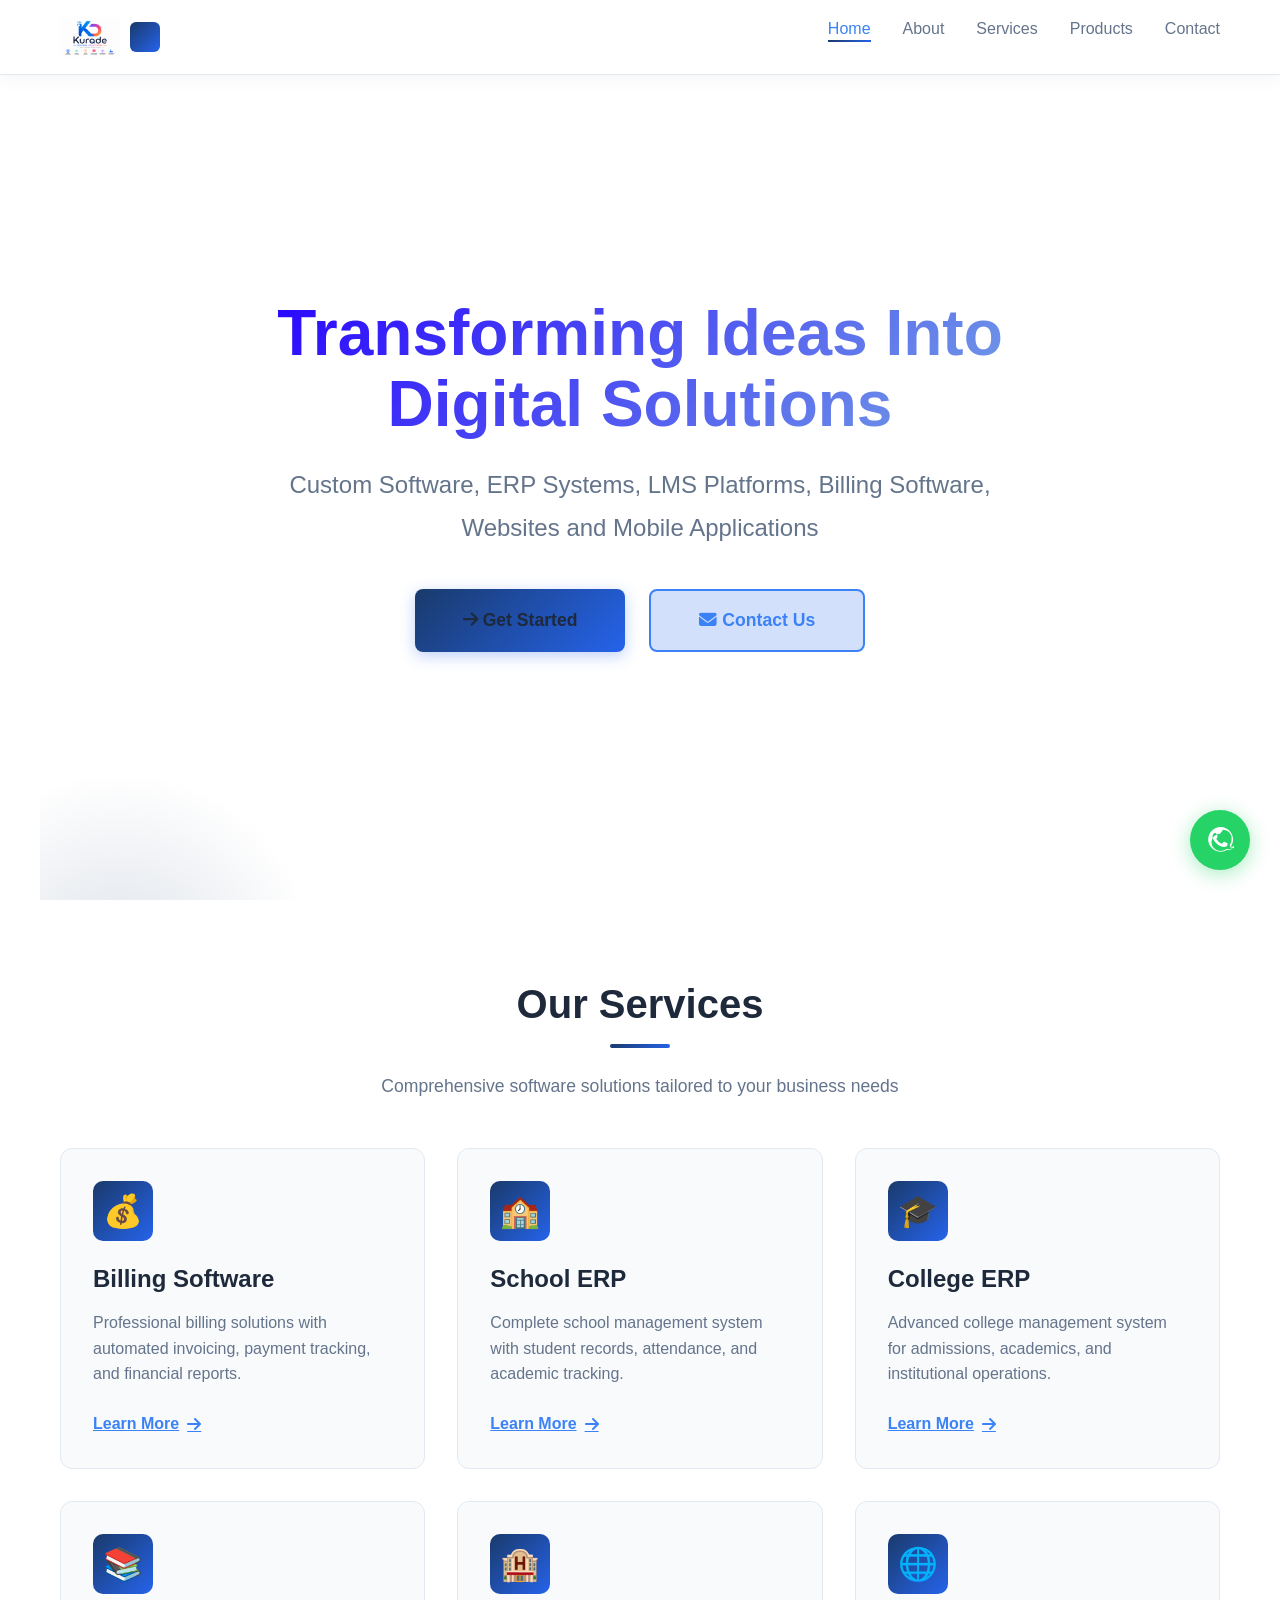
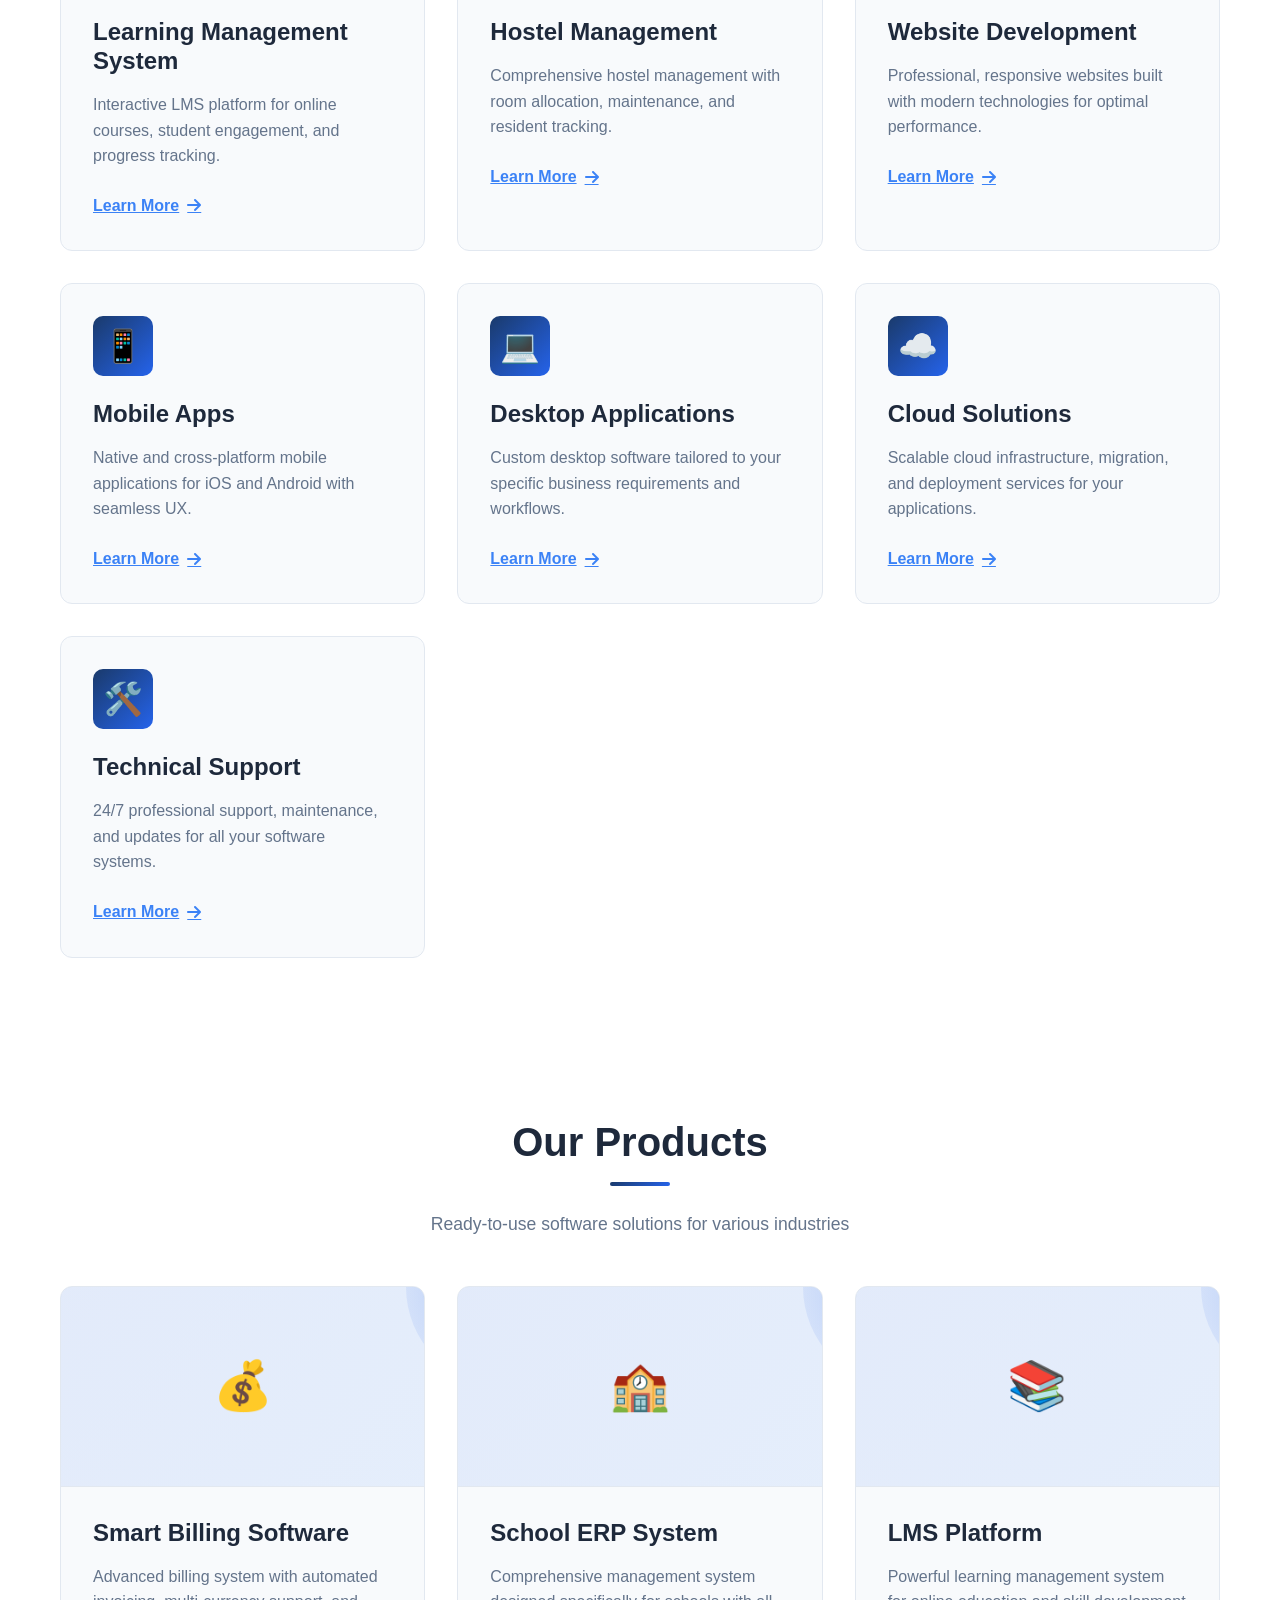
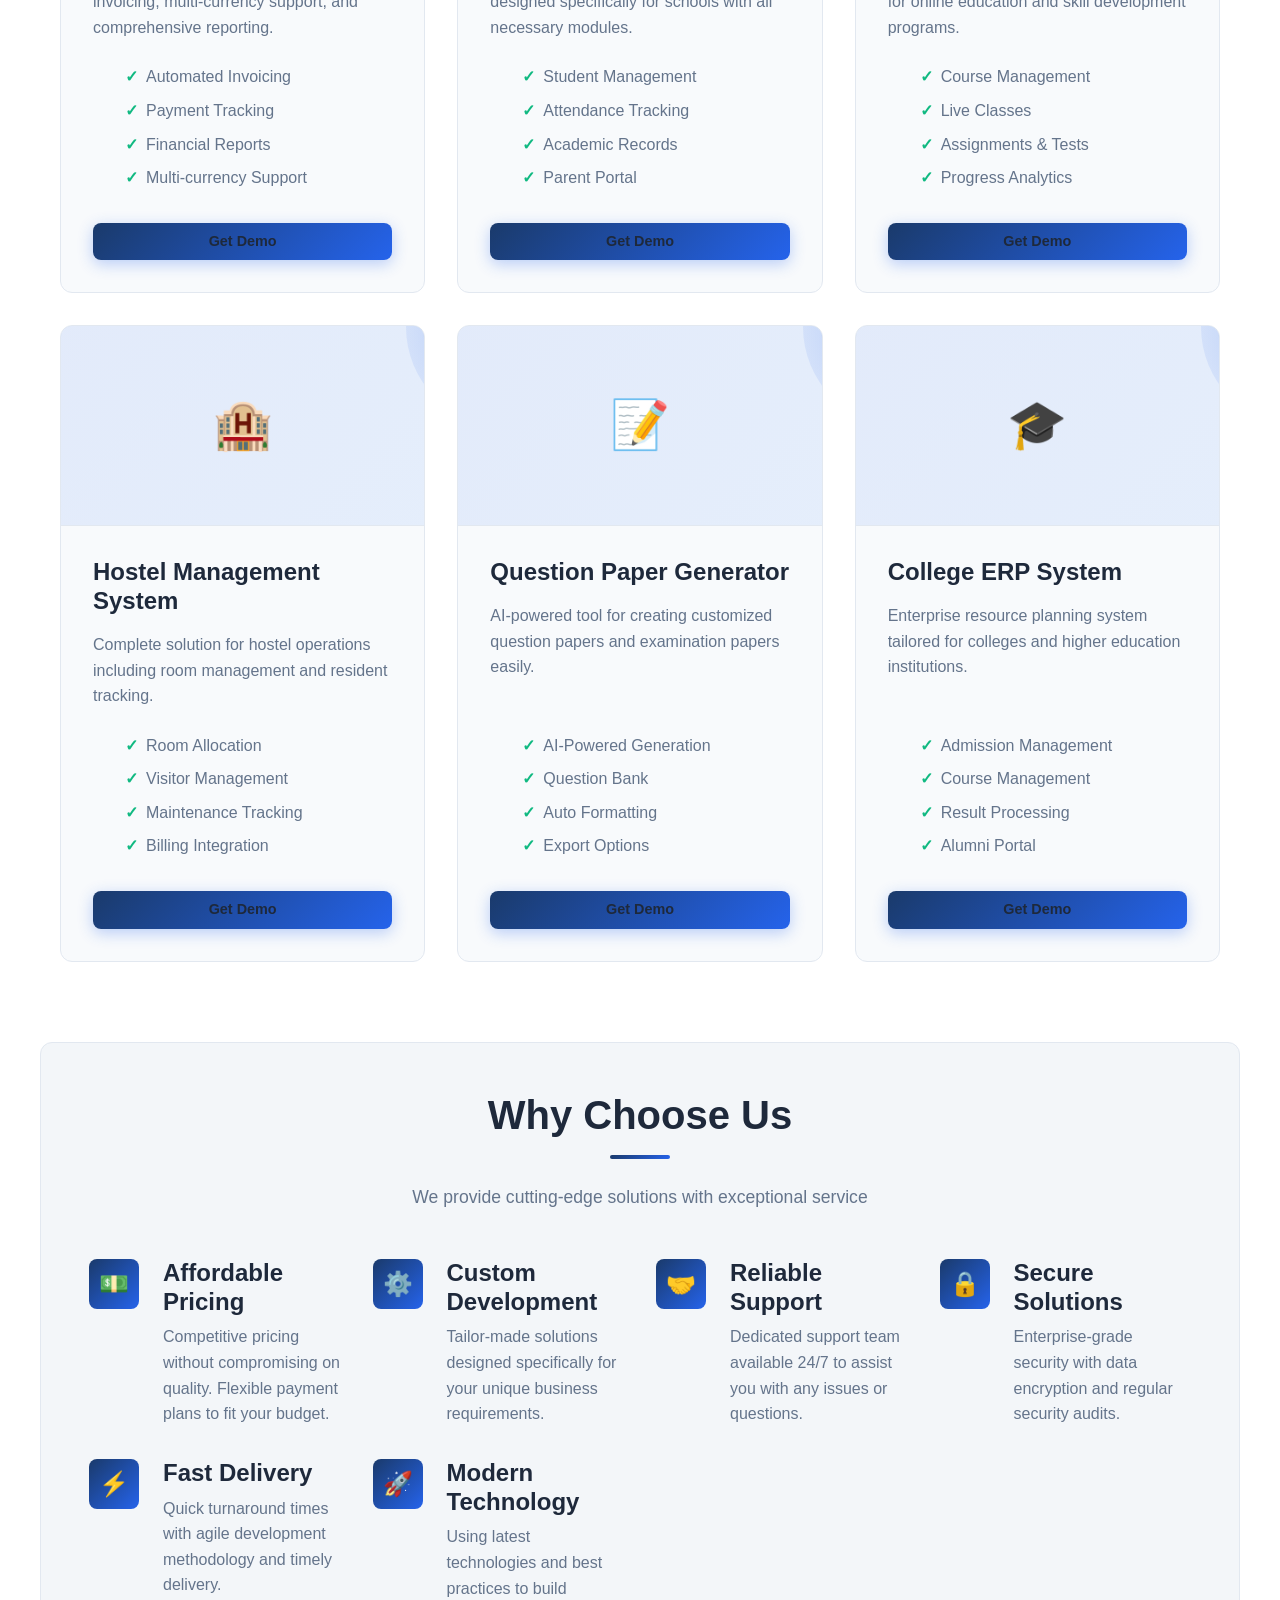
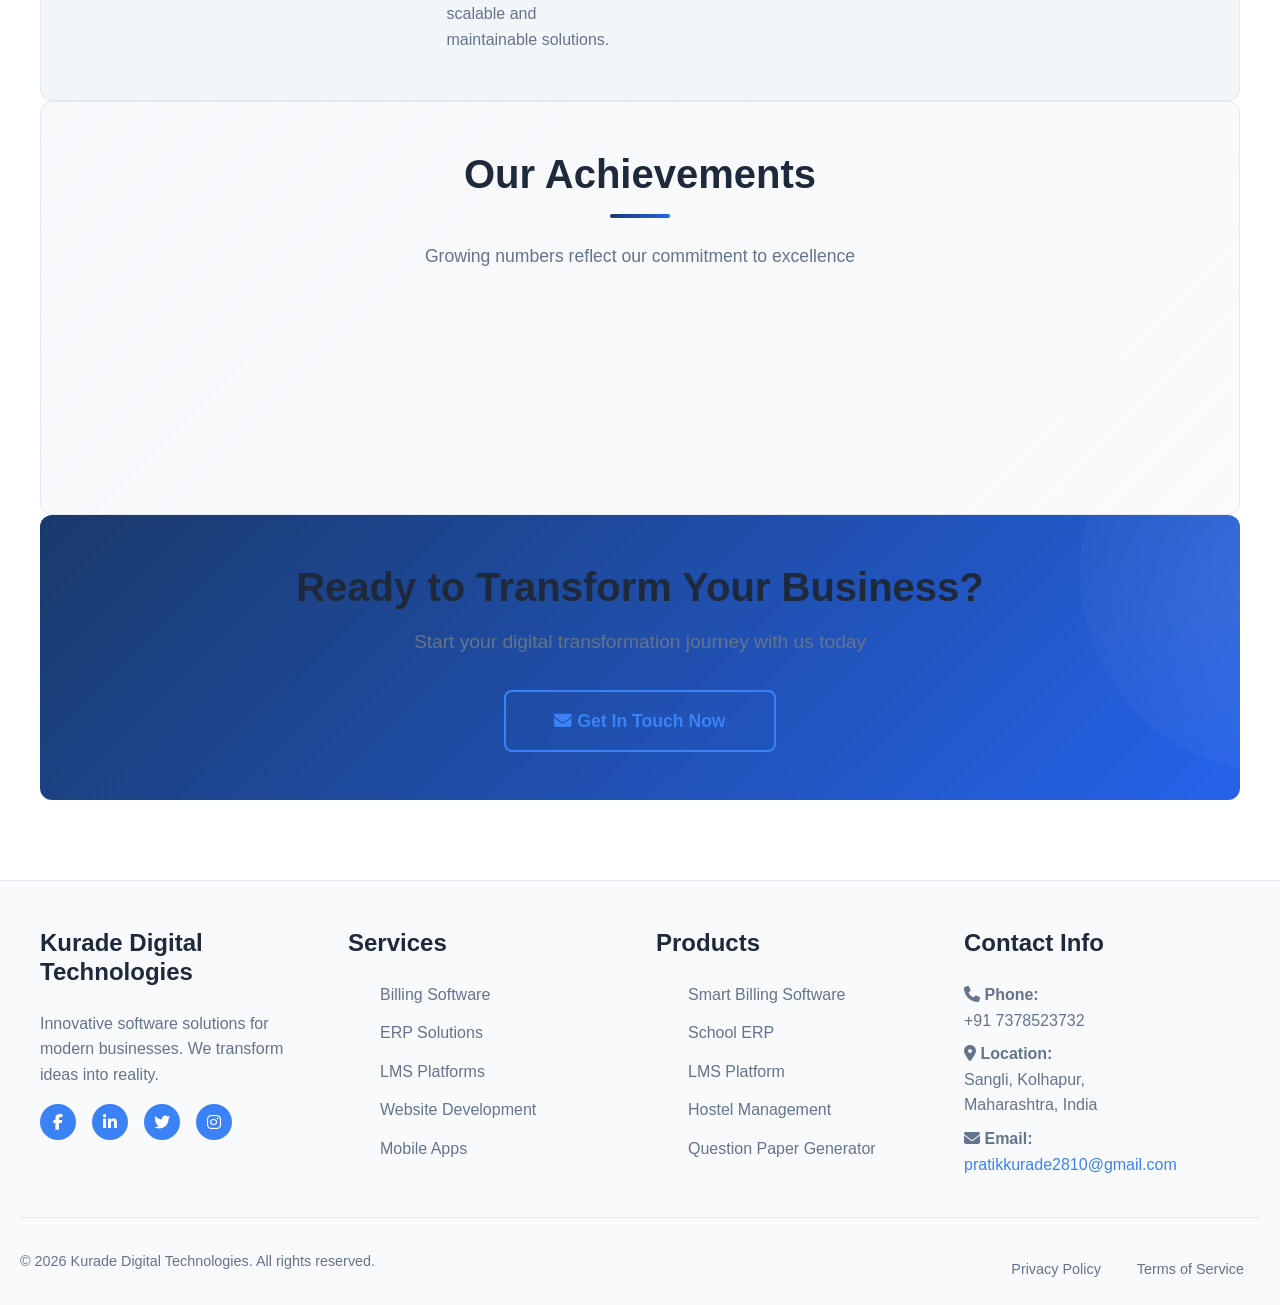
==== commit 8bee1607: "Update index.html" ====
--- a/index.html
+++ b/index.html
@@ -36,7 +36,7 @@
 <nav>
     <div class="navbar-container">
         <div class="logo">
-            <img src="assets/Logo.png" alt="Kurade Digital Logo" class="logo-img">
+            <img src="Logo.png" alt="Kurade Digital Logo" class="logo-img">
             <span class="logo-text">Kurade Digital</span>
         </div>
         <ul class="nav-links">
